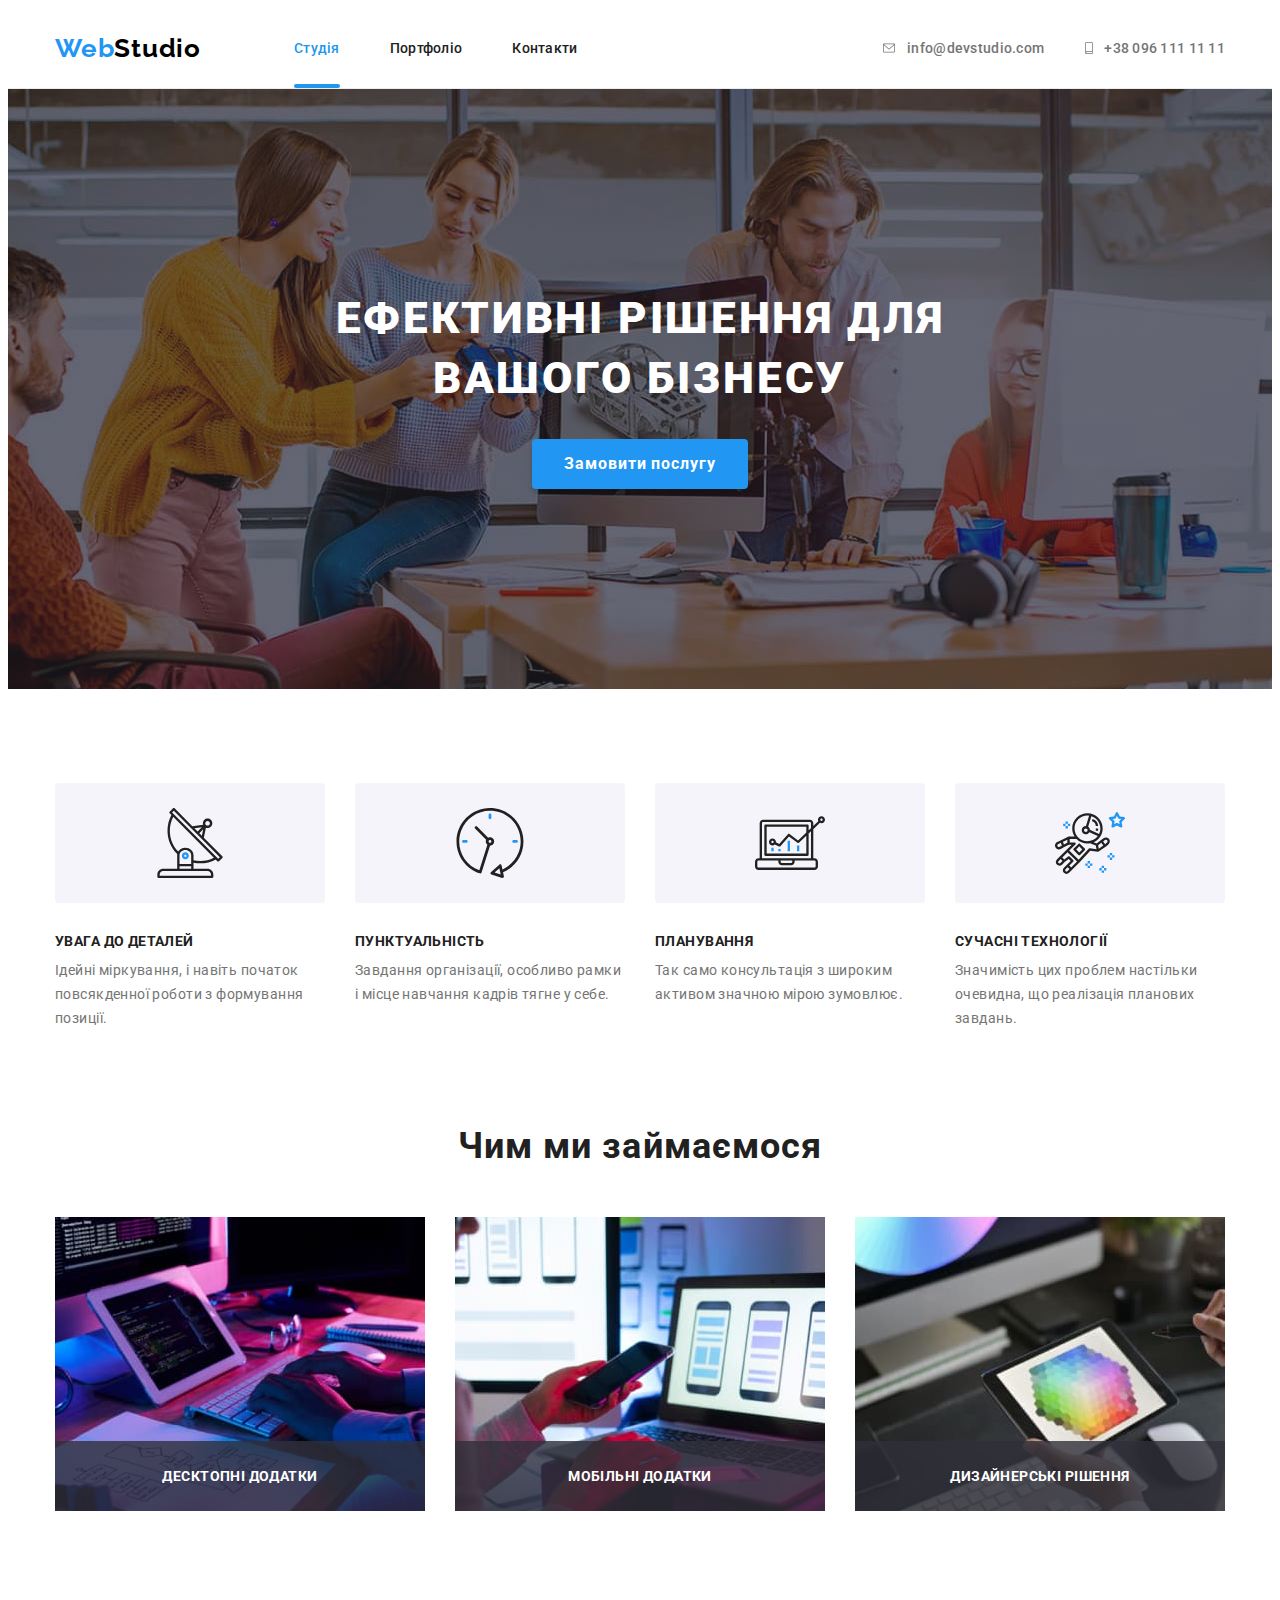
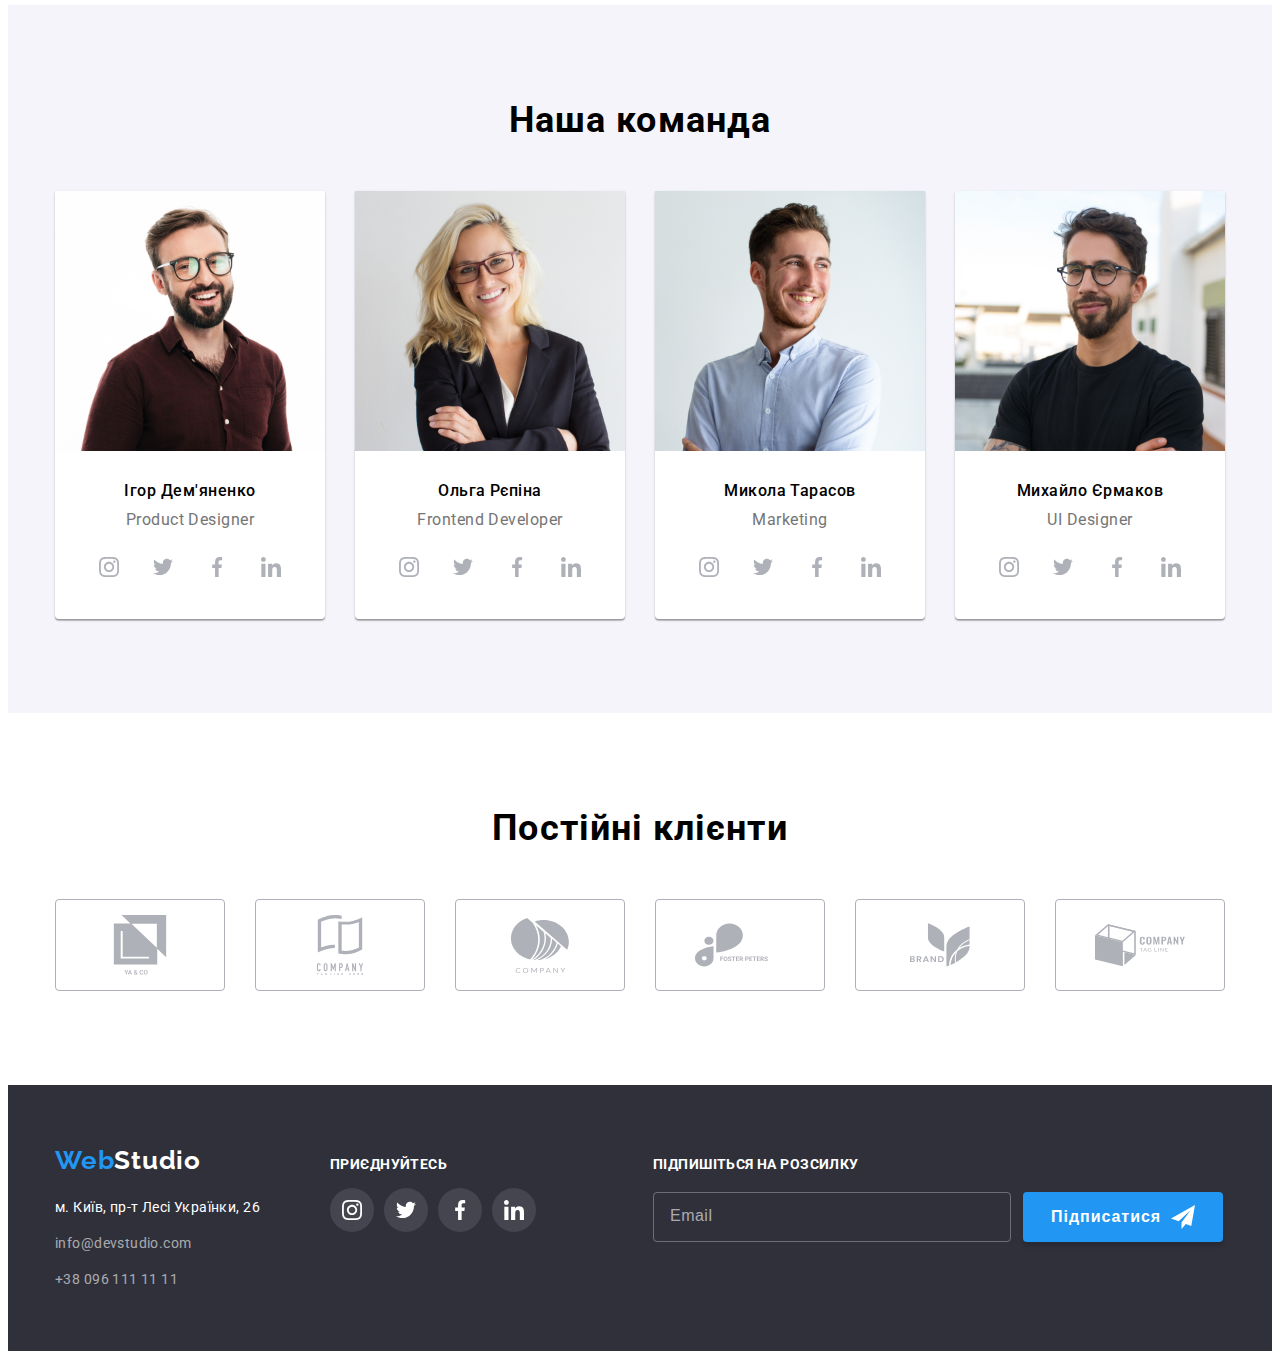
==== index.html @ cd972f79 "Initial commit" ====
<!DOCTYPE html>
<html lang="uk">
  <head>
    <meta charset="UTF-8" />
    <meta name="viewport" content="width=device-width, initial-scale=1.0" />
    <title>Home-3</title>
    <link rel="preconnect" href="https://fonts.googleapis.com" />
    <link rel="preconnect" href="https://fonts.gstatic.com" crossorigin />
    <link
      href="https://fonts.googleapis.com/css2?family=Raleway:wght@700&family=Roboto:wght@400;500;700;900&display=swap"
      rel="stylesheet"
    />
    <link
      rel="stylesheet"
      href="https://cdnjs.cloudflare.com/ajax/libs/modern-normalize/2.0.0/modern-normalize.min.css"
      integrity="sha512-4xo8blKMVCiXpTaLzQSLSw3KFOVPWhm/TRtuPVc4WG6kUgjH6J03IBuG7JZPkcWMxJ5huwaBpOpnwYElP/m6wg=="
      crossorigin="anonymous"
      referrerpolicy="no-referrer"
    />
    <link rel="stylesheet" href="./css/style.css" />
  </head>
  <body>
    <header class="site-header">
      <div class="container header-container">
        <a class="header-logo" href="#"> <span class="web">Web</span>Studio </a>
        <nav class="nav-menu">
          <ul class="header-ul">
            <li><a class="link active" href="#">Студія</a></li>
            <li><a class="link" href="./portfolio.html">Портфоліо</a></li>
            <li><a class="link" href="#">Контакти</a></li>
          </ul>
        </nav>

        <ul class="header-ul-info">
          <li>
            <a class="link" href="mailto:info@devstudio.com">
              <svg class="link-icon">
                <use href="./img/symbol-defs.svg#envelope"></use>
              </svg>

              info@devstudio.com
            </a>
          </li>
          <li>
            <a class="link" href="tel:+380961111111">
              <svg class="link-icon-smartphone">
                <use href="./img/symbol-defs.svg#smartphone"></use>
              </svg>

              +38 096 111 11 11
            </a>
          </li>
        </ul>
      </div>
    </header>
    <!-- -------------------- MAIN ---------------  -->

    <main>
      <section class="banner section">
        <div class="container banner-container">
          <h1 class="banner-titel">Ефективні рішення для вашого бізнесу</h1>
          <button class="banner-btn" type="button" data-modal-open>
            Замовити послугу
          </button>
        </div>
      </section>

      <div class="backdrop is-hidden" data-modal>
        <div class="modal-window">
          
          <form class="modal-window-form" >
            <button type="button" class="button-modal" data-modal-close></button>
            <h2 class="form__title">Залиште свої дані, ми вам передзвонимо</h2>
            <div class="form-groop top">
              <label class="form-label" for="name">Ім'я</label>
              <input
                type="text"
                name="name"
                id="name"
                autofocus
                class="form-input"
              />
              <svg class="form-icon">
                <use href="./img/icons.svg#person-black-18dp-1-1"></use>
              </svg>
            </div>
            <div class="form-groop">
              <label class="form-label" for="tel">Телефон</label>
              <input type="tel" name="tel" id="tel" class="form-input" />
              <svg class="form-icon">
                <use href="./img/icons.svg#phone-black-18dp-1-1"></use>
              </svg>
            </div>
            <div class="form-groop">
              <label class="form-label" for="email">Пошта</label>
              <input type="email" name="email" id="email" class="form-input" />
              <svg class="form-icon">
                <use href="./img/icons.svg#email-black-18dp-1-1"></use>
              </svg>
            </div>
            <div class=" text-area">
              <label class="form-label" for="text-area">Коментар</label>
              <textarea
                class="form-textarea"
                name="text-area"
                id="text-area"
                rows="10"
                placeholder="Введіть текст"
              ></textarea>
            </div>
            <div class="form-groop check">
              <label class="form-label-checkbox">
                <input
                  class="form-checkbox"
                  type="checkbox"
                  value="false"
                  name="topic"
                />
                <svg class="chek-icon">
                  <use href="./img/icons.svg#icon-check-1"></use>
                </svg>
                Погоджуюся з розсилкою та приймаю
                 <a class="agreement" href="#"> Умови договору</a></label
              >
            </div>
            <div class="form-btn-submit">
              <button class="form-button" type="submit">Відправити</button>
            </div>
          </form>
        </div>
      </div>

      <!-- ---------------------- ABOUT -------------------- -->

      <section class="about section">
        <div class="container">
          <ul class="about-info">
            <li class="about-li">
              <div class="box-icon">
                <svg class="about-icon">
                  <use href="./img/symbol-defs.svg#antenna-1"></use>
                </svg>
              </div>

              <h3 class="about-subtitle">УВАГА ДО ДЕТАЛЕЙ</h3>
              <p class="about-paragraph">
                Ідейні міркування, і навіть початок повсякденної роботи з
                формування позиції.
              </p>
            </li>
            <li class="about-li icon-clock">
              <div class="box-icon">
                <svg class="about-icon">
                  <use href="./img/symbol-defs.svg#clock-1"></use>
                </svg>
              </div>
              <h3 class="about-subtitle">ПУНКТУАЛЬНІСТЬ</h3>
              <p class="about-paragraph">
                Завдання організації, особливо рамки і місце навчання кадрів
                тягне у себе.
              </p>
            </li>
            <li class="about-li icon-diagram">
              <div class="box-icon">
                <svg class="about-icon">
                  <use href="./img/symbol-defs.svg#diagram-1"></use>
                </svg>
              </div>
              <h3 class="about-subtitle">ПЛАНУВАННЯ</h3>
              <p class="about-paragraph">
                Так само консультація з широким активом значною мірою зумовлює.
              </p>
            </li>
            <li class="about-li icon-astronaut">
              <div class="box-icon">
                <svg class="about-icon">
                  <use href="./img/symbol-defs.svg#astronaut-1"></use>
                </svg>
              </div>
              <h3 class="about-subtitle">СУЧАСНІ ТЕХНОЛОГІЇ</h3>
              <p class="about-paragraph">
                Значимість цих проблем настільки очевидна, що реалізація
                планових завдань.
              </p>
            </li>
          </ul>
        </div>
      </section>

      <!-- --------------------- OUR WORK -------------------- -->

      <section class="our-work section">
        <div class="container">
          <h2 class="our-work__title">Чим ми займаємося</h2>
          <ul class="our-work-info">
            <li>
              <img
                src="img/img_01.jpg"
                alt="men coding"
                height="294"
                width="370"
              />
              <div class="our-work_rectangle-above-img">
                <h3 class="our-work__title-rectangle">Десктопні додатки</h3>
              </div>
            </li>
            <li>
              <img
                src="img/img_02.jpg"
                alt="mobile development"
                height="294"
                width="370"
              />
              <div class="our-work_rectangle-above-img">
                <h3 class="our-work__title-rectangle">Мобільні додатки</h3>
              </div>
            </li>
            <li>
              <img
                src="img/img_03.jpg"
                alt="tablet with mosaic"
                height="294"
                width="370"
              />
              <div class="our-work_rectangle-above-img">
                <h3 class="our-work__title-rectangle">Дизайнерські рішення</h3>
              </div>
            </li>
          </ul>
        </div>
      </section>

      <!-- ------------------------- OUR TEAM ------------------ -->

      <section class="our-team section">
        <div class="container">
          <h2 class="our-team__title">Наша команда</h2>
          <ul class="our-team-info">
            <li class="card">
              <img
                class="card-img"
                src="./img/Игор.jpg"
                alt="Igor Demyanenko"
                height="260"
                width="270"
              />
              <div class="box-title">
                <h3 class="our-team__subtitle">Ігор Дем'яненко</h3>
                <p class="our-team__paragraph">Product Designer</p>
                <ul class="icon-link">
                  <li>
                    <a href="#" class="web-link">
                      <svg class="button-icon">
                        <use href="./img/symbol-defs.svg#instagram-2"></use>
                      </svg>
                    </a>
                  </li>
                  <li>
                    <a href="#" class="web-link">
                      <svg class="button-icon">
                        <use href="./img/symbol-defs.svg#twitter-1"></use>
                      </svg>
                    </a>
                  </li>
                  <li>
                    <a href="#" class="web-link">
                      <svg class="button-icon">
                        <use href="./img/symbol-defs.svg#facebook-1"></use>
                      </svg>
                    </a>
                  </li>
                  <li>
                    <a href="#" class="web-link">
                      <svg class="button-icon">
                        <use href="./img/symbol-defs.svg#linkedin-1"></use>
                      </svg>
                    </a>
                  </li>
                </ul>
              </div>
            </li>
            <li class="card">
              <img
                class="card-img"
                src="./img/Ольга.jpg"
                alt="Olga Repina"
                height="260"
                width="270"
              />
              <div class="box-title">
                <h3 class="our-team__subtitle">Ольга Рєпіна</h3>
                <p class="our-team__paragraph">Frontend Developer</p>
                <ul class="icon-link">
                  <li>
                    <a href="#" class="web-link">
                      <svg class="button-icon">
                        <use href="./img/symbol-defs.svg#instagram-2"></use>
                      </svg>
                    </a>
                  </li>
                  <li>
                    <a href="#" class="web-link">
                      <svg class="button-icon">
                        <use href="./img/symbol-defs.svg#twitter-1"></use>
                      </svg>
                    </a>
                  </li>
                  <li>
                    <a href="#" class="web-link">
                      <svg class="button-icon">
                        <use href="./img/symbol-defs.svg#facebook-1"></use>
                      </svg>
                    </a>
                  </li>
                  <li>
                    <a href="#" class="web-link">
                      <svg class="button-icon">
                        <use href="./img/symbol-defs.svg#linkedin-1"></use>
                      </svg>
                    </a>
                  </li>
                </ul>
              </div>
            </li>
            <li class="card">
              <img
                class="card-img"
                src="./img/Микола.jpg"
                alt="Micola Tarasov"
                height="260"
                width="270"
              />
              <div class="box-title">
                <h3 class="our-team__subtitle">Микола Тарасов</h3>
                <p class="our-team__paragraph">Marketing</p>
                <ul class="icon-link">
                  <li>
                    <a href="#" class="web-link">
                      <svg class="button-icon">
                        <use href="./img/symbol-defs.svg#instagram-2"></use>
                      </svg>
                    </a>
                  </li>
                  <li>
                    <a href="#" class="web-link">
                      <svg class="button-icon">
                        <use href="./img/symbol-defs.svg#twitter-1"></use>
                      </svg>
                    </a>
                  </li>
                  <li>
                    <a href="#" class="web-link">
                      <svg class="button-icon">
                        <use href="./img/symbol-defs.svg#facebook-1"></use>
                      </svg>
                    </a>
                  </li>
                  <li>
                    <a href="#" class="web-link">
                      <svg class="button-icon">
                        <use href="./img/symbol-defs.svg#linkedin-1"></use>
                      </svg>
                    </a>
                  </li>
                </ul>
              </div>
            </li>
            <li class="card">
              <img
                class="card-img"
                src="./img/Михайло.jpg"
                alt="Mikhailo Yermakov"
                height="260"
                width="270"
              />
              <div class="box-title">
                <h3 class="our-team__subtitle">Михайло Єрмаков</h3>
                <p class="our-team__paragraph">UI Designer</p>
                <ul class="icon-link">
                  <li>
                    <a href="#" class="web-link">
                      <svg class="button-icon">
                        <use href="./img/symbol-defs.svg#instagram-2"></use>
                      </svg>
                    </a>
                  </li>
                  <li>
                    <a href="#" class="web-link">
                      <svg class="button-icon">
                        <use href="./img/symbol-defs.svg#twitter-1"></use>
                      </svg>
                    </a>
                  </li>
                  <li>
                    <a href="#" class="web-link">
                      <svg class="button-icon">
                        <use href="./img/symbol-defs.svg#facebook-1"></use>
                      </svg>
                    </a>
                  </li>
                  <li>
                    <a href="#" class="web-link">
                      <svg class="button-icon">
                        <use href="./img/symbol-defs.svg#linkedin-1"></use>
                      </svg>
                    </a>
                  </li>
                </ul>
              </div>
            </li>
          </ul>
        </div>
      </section>
      <section class="our-clients section">
        <div class="container">
          <h2 class="our-team__title">Постійні клієнти</h2>
          <ul class="our-clients">
            <li>
              <a href="#" class="our-clients-link">
                <svg class="our-clients-icon">
                  <use href="./img/symbol-defs.svg#group-5"></use>
                </svg>
              </a>
            </li>
            <li>
              <a href="#" class="our-clients-link">
                <svg class="our-clients-icon">
                  <use href="./img/symbol-defs.svg#group-4"></use>
                </svg>
              </a>
            </li>
            <li>
              <a href="#" class="our-clients-link">
                <svg class="our-clients-icon">
                  <use href="./img/symbol-defs.svg#group-3"></use>
                </svg>
              </a>
            </li>
            <li>
              <a href="#" class="our-clients-link">
                <svg class="our-clients-icon m-icon">
                  <use href="./img/symbol-defs.svg#group-2"></use>
                </svg>
              </a>
            </li>
            <li>
              <a href="#" class="our-clients-link">
                <svg class="our-clients-icon">
                  <use href="./img/symbol-defs.svg#group-1"></use>
                </svg>
              </a>
            </li>
            <li>
              <a href="#" class="our-clients-link mi">
                <svg class="our-clients-icon m-icon">
                  <use href="./img/symbol-defs.svg#group"></use>
                </svg>
              </a>
            </li>
          </ul>
        </div>
      </section>
    </main>

    <!-- ------------------ FOOTER --------------------------  -->

    <footer class="site-footer">
      <div class="container box-footer">
        <div class="footer-addres">
          <a class="footer-logo" href="#"><span class="web">Web</span>Studio</a>
          <address>
            <p class="address">м. Київ, пр-т Лесі Українки, 26</p>
            <ul class="footer-info">
              <li>
                <a class="footer-link" href="mailto:info@devstudio.com"
                  >info@devstudio.com</a
                >
              </li>
              <li>
                <a class="footer-link" href="tel:+380961111111"
                  >+38 096 111 11 11</a
                >
              </li>
            </ul>
          </address>
        </div>
        <div class="icon-link-footer">
          <h3 class="footer-title">приєднуйтесь</h3>
          <ul class="icon-link-footer-ul">
            <li>
              <a href="#" class="web-link-footer">
                <svg class="button-icon-footer">
                  <use href="./img/symbol-defs.svg#instagram-2"></use>
                </svg>
              </a>
            </li>
            <li>
              <a href="#" class="web-link-footer">
                <svg class="button-icon-footer">
                  <use href="./img/symbol-defs.svg#twitter-1"></use>
                </svg>
              </a>
            </li>
            <li>
              <a href="#" class="web-link-footer">
                <svg class="button-icon-footer">
                  <use href="./img/symbol-defs.svg#facebook-1"></use>
                </svg>
              </a>
            </li>
            <li>
              <a href="#" class="web-link-footer">
                <svg class="button-icon-footer">
                  <use href="./img/symbol-defs.svg#linkedin-1"></use>
                </svg>
              </a>
            </li>
          </ul>
        </div>
        <div class="form-in-footer">
          <form class="footer-form">
            <label class="email-footer" for="email-footer" >Підпишіться на розсилку
              <input
              class="footer-input"
              type="email"
              placeholder="Email"
              name="email"
            /></label>
            <button type="submit" class="footer-button-submit">
              Підписатися
              <svg class="form-footer-icon">
                <use href="./img/icons.svg#icon-send-1"></use>
              </svg>
            </button>
          </form>
        </div>
      </div>
    </footer>
    <script src="./js/modal.js"></script>
  </body>
</html>
---- css/style.css ----
:root {
  --primary-text-color: #757575;
  --title-text-color: #212121;
  --primary-link-color: #2196f3;
  --primary-white-color: #ffffff;
  --footer-link-color: rgba(255, 255, 255, 0.6);
  --text-logo-accent: #000000;
  --bg-our-team: #f5f4fa;
  --footer-bcg-color: #2f303a;
  --card-portfolio: #eee;
  --header-line: #ececec;
  --icon: #afb1b8;
  --footer-icon: rgba(255, 255, 255, 0.1);
  --label-color: #757575;
}

* {
  box-sizing: border-box;
}

body {
  font-family: 'Roboto', sans-serif;
  color: var(--background-color);
}

/* ------ Auxiliaey Classes -------------- */
.container {
  width: 1200px;
  padding: 0 15px;
  margin: 0 auto;
}

/* --------- new fix ---------- */
.header-container {
  display: flex;
  align-items: center;
}

.banner-container {
  display: flex;
  flex-direction: column;
  justify-content: center;
  align-items: center;
}

.about-container {
  display: flex;
  justify-content: center;
}

.our-work-container {
  display: flex;
  align-items: center;
  justify-content: center;
  flex-direction: column;
}

.our-team-container {
  display: flex;
  flex-direction: column;
  align-items: center;
}

.section {
  padding: 94px 0 94px 0;
}

a {
  color: currentColor;
  text-decoration: none;
  margin: 0;
  padding: 0;
  border: 0;
}

li {
  list-style: none;
}

li:last-child {
  padding-right: 0;
}

img {
  display: block;
}

h1,
h2,
h3,
h4,
h5,
h6,
ul,
p,
li {
  margin: 0;
  padding: 0;
  border: 0;
}

/* ------------- Header ------------- */
.site-header {
  background-color: var(--primary-white-color);
  /* ------------ LAYOUT  IN CLASS---------------  */

  border-bottom: 1px solid var(--header-line);
}

.header-logo {
  font-family: 'Raleway';
  font-size: 26px;
  font-weight: 700;
  text-decoration: none;
  color: var(--text-logo-accent);
  letter-spacing: 0.78px;
  /* ------------ LAYOUT IN CLASS ---------------  */
  margin-right: 93px;
}

.web {
  color: var(--primary-link-color);
  letter-spacing: 0.78px;
}

/* ------ Header Nav ----- */

.nav-menu {
  font-size: 14px;
  font-weight: 500;
  letter-spacing: 0.28px;
}
/* --------- UL li ------------- */
.header-ul,
.header-ul-info {
  display: flex;
}

.header-ul-info {
  margin-left: auto;
}

.header-ul li {
  margin-right: 50px;
}

.header-ul li:last-child,
.header-ul-info li:last-child {
  margin-right: 0px;
}

.header-ul-info li {
  margin-right: 40px;
}

.header-ul-info > link::before {
  content: ' ';
  background-image: url();
}

.nav-menu .link {
  color: var(--title-text-color);
}

.link {
  color: var(--primary-text-color);
  font-weight: 500;
  font-size: 14px;
  letter-spacing: 0.28px;
  padding: 32px 0;
  display: flex;
  align-items: center;
  position: relative;
  transition: color 250ms cubic-bezier(0.4, 0, 0.2, 1);
}

.link-icon {
  width: 16px;
  height: 12px;
  margin-right: 10px;
  fill: currentColor;
}

.link-icon-smartphone {
  width: 10px;
  height: 16px;
  margin-right: 10px;
  fill: currentColor;
  scale: 1.2;
}

.link.active {
  color: var(--primary-link-color);
}

.active::after {
  position: absolute;
  bottom: 0;
  left: 0;
  content: '';
  width: 100%;
  height: 4px;
  background-color: var(--primary-link-color);
  border-radius: 2px;
}

.link:hover,
.link:focus,
.link:active {
  color: var(--primary-link-color);
}

.nav-menu a {
  text-decoration: none;
}

/* -------- Main --------- --------------------------------------------*/
/* ------ Portfolio -------------------------------------------------- */

.portfolio {
  padding: 94px 0;
}

.card-info {
  display: flex;
  flex-wrap: wrap;
}

.card-portfolio {
  margin-right: 30px;
  margin-bottom: 30px;
  width: 370px;
}

.card-link:hover,
.card-link:focus {
  box-shadow: 1px 4px 6px 0px rgba(0, 0, 0, 0.16),
    0px 4px 4px 0px rgba(0, 0, 0, 0.06), 0px 1px 1px 0px rgba(0, 0, 0, 0.12);
}

.card-link {
  display: block;
  position: relative;
  transition: box-shadow 250ms cubic-bezier(0.4, 0, 0.2, 1);
}

.card-portfolio:nth-of-type(3n) {
  margin-right: 0;
}

.card-portfolio:nth-of-type(3n + 1) {
  margin-left: 0;
}

.card-portfolio:nth-last-of-type(-n + 3) {
  margin-bottom: 0;
}

.card-box {
  padding: 20px 24px;
  border: 1px solid var(--card-portfolio);
  border-top: none;
}

.card-portfolio__subitle {
  color: var(--text-logo-accent);
  font-size: 18px;
  font-weight: 700;
  line-height: 2;
  letter-spacing: 1.08px;
  margin-bottom: 4px;
}

.card-portfolio__paragraph {
  color: var(--primary-text-color);
  font-size: 16px;
  line-height: 1.875;
  letter-spacing: 0.48px;
}

.visibel {
  position: relative;
  overflow: hidden;
}

.visibel::before {
  display: inline-block;
  content: '';
  position: absolute;
  width: 100%;
  height: 100%;
  background: rgba(33, 150, 243, 0.9);
  opacity: 0;
  transform: translateY(100%);
  transition: transform 250ms cubic-bezier(0.4, 0, 0.2, 1);
}

.card-link:hover .visibel::before,
.card-link:focus .visibel::before,
.card-link:hover .visible-item,
.card-link:focus .visible-item {
  opacity: 1;
  transform: translateY(0);
}

.visible-item {
  position: absolute;
  bottom: 63px;
  left: 24px;
  right: 24px;
  color: var(--primary-white-color);
  font-size: 18px;
  font-weight: 400;
  line-height: 1.555;
  letter-spacing: 0.54px;
  opacity: 0;
  transform: translateY(100%);
  transition: transform 250ms cubic-bezier(0.4, 0, 0.2, 1);
}

/* ------section filter ----- */

.btn {
  display: flex;
  justify-content: center;
  margin-bottom: 50px;
}

.btn li {
  margin-right: 8px;
}

.btn li:last-child {
  margin-right: 0;
}

.filter-btn {
  border-radius: 4px;
  background-color: var(--bg-our-team);
  font-family: 'Roboto';
  font-size: 16px;
  font-weight: 500;
  line-height: 1.625;
  letter-spacing: 0.48px;
  color: var(--title-text-color);
  border: none;
  cursor: pointer;
  padding: 6px 20px;
  transition: background-color 250ms cubic-bezier(0.4, 0, 0.2, 1),
    box-shadow 250ms cubic-bezier(0.4, 0, 0.2, 1),
    color 250ms cubic-bezier(0.4, 0, 0.2, 1);
}

.filter-btn:active,
.filter-btn:hover,
.filter-btn:focus {
  background: var(--primary-link-color);
  color: var(--primary-white-color);
  box-shadow: 0px 2px 2px 0px rgba(0, 0, 0, 0.12);
}

/* ------------ Studio -------------------- */
/* -------------- section banner -------- */

.banner {
  background-image: linear-gradient(
      to right,
      rgba(47, 48, 58, 0.4),
      rgba(47, 48, 58, 0.4)
    ),
    url(../img/bg_img.jpg);
  background-size: cover;
  background-position: center;
  /* ------------ LAYOUT IN CLASS ---------------  */
  max-width: 1600px;
  height: 600px;
  padding: 200px 0;
  text-align: center;
  margin: 0 auto;
}

.banner-titel {
  font-size: 44px;
  font-weight: 900;
  color: var(--primary-white-color);
  text-transform: uppercase;
  line-height: 1.36;
  letter-spacing: 2.64px;
  width: 696px;
  margin: 0 auto 30px auto;
}

.banner-btn {
  border-radius: 4px;
  background: var(--primary-link-color);
  box-shadow: 0px 4px 4px 0px rgba(0, 0, 0, 0.15);
  font-family: 'Roboto';
  font-style: normal;
  font-size: 16px;
  font-weight: 700;
  line-height: 1.875;
  letter-spacing: 0.96px;
  color: var(--primary-white-color);
  border: none;
  cursor: pointer;
  padding: 10px 32px 10px 32px;
}

/* ------------ modal-window --------- */

.backdrop.is-hidden {
  opacity: 0;
  pointer-events: none;
  visibility: hidden;
}

.backdrop {
  position: fixed;
  top: 0;
  left: 0;
  width: 100%;
  height: 100%;
  background: rgba(0, 0, 0, 0.2);
  opacity: 1;
  transition: opacity 250ms cubic-bezier(0.4, 0, 0.2, 1),
    visibility 250ms cubic-bezier(0.4, 0, 0.2, 1);
  z-index: 1;
}

.backdrop.is-hidden .modal-window {
  transform: translate(-50%, -50%) scale(0.7);
}

.modal-window {
  position: absolute;
  top: 50%;
  left: 50%;
  width: 528px;
  border-radius: 4px;
  background: #fff;
  box-shadow: 0px 2px 1px 0px rgba(0, 0, 0, 0.2),
    0px 1px 1px 0px rgba(0, 0, 0, 0.14), 0px 1px 3px 0px rgba(0, 0, 0, 0.12);
  transform: translate(-50%, -50%) scale(1);
  transition: transform 250ms cubic-bezier(0.4, 0, 0.2, 1);
}

.modal-icon {
  width: 18px;
  height: 18px;
  fill: currentColor;
}

.button-modal {
  position: absolute;
  top: 8px;
  left: 485px;
  width: 30px;
  height: 30px;
  border-radius: 50%;
  border-color: #0000001a;
  background-color: white;
  cursor: pointer;
}

.button-modal:hover::before,
.button-modal:focus::before,
.button-modal:hover::after,
.button-modal:focus::after {
  border: 1px solid var(--primary-link-color);
}

.button-modal::before {
  content: '';
  display: inline-block;

  height: 16px;
  border: 1px solid black;
  transform: rotate(45deg);
  position: absolute;
  top: 17%;
  left: 45%;
  transition: border 250ms cubic-bezier(0.4, 0, 0.2, 1);
}

.button-modal::after {
  content: '';
  position: absolute;
  display: inline-block;
  border: 1px solid black;
  height: 16px;
  transform: rotate(-45deg);
  top: 17%;
  left: 45%;
  transition: border 250ms cubic-bezier(0.4, 0, 0.2, 1);
}

/* ------------------ FORM --------------------------- */
.modal-window-form {
  padding: 40px 40px;
}

.form-input {
  margin-top: 4px;
  padding: 9.5px 38px;
  width: 100%;
  border-radius: 4px;
  border: 1px solid rgba(33, 33, 33, 0.2);
  transition: outline 250ms cubic-bezier(0.4, 0, 0.2, 1),
    border 250ms cubic-bezier(0.4, 0, 0.2, 1);
}

.modal-window-form textarea::placeholder {
  color: rgba(117, 117, 117, 0.5);
  font-size: 12px;
  font-weight: 400;
  letter-spacing: 0.12px;
}

.form-input:focus {
  outline: 1px solid var(--primary-link-color);
}

.form-input:focus ~ .form-icon {
  fill: #2196f3;
}

.form__title {
  margin-bottom: 12px;
  color: var(--text-logo-accent);
  text-align: center;
  font-size: 20px;
  font-weight: 700;
  letter-spacing: 0.6px;
}

.form-groop {
  margin-bottom: 10px;
  position: relative;
  max-height: 58px;
}

.form-btn-submit {
  text-align: center;
}

.form-label {
  color: #757575;
  font-size: 12px;
  font-weight: 400;
  letter-spacing: 0.12px;
  margin-bottom: 4px;
}

.form-label-checkbox {
  color: #757575;
  font-size: 14px;
  font-weight: 400;
  line-height: 1.171;
  letter-spacing: 0.42px;
  display: flex;
  justify-content: center;
  align-items: center;
}

.text-area {
  margin-bottom: 20px;
  max-height: 138px;
}

.check {
  margin-bottom: 30px;
}

.form-textarea {
  margin-top: 4px;
  width: 448px;
  height: 120px;
  border-radius: 4px;
  border: 1px solid rgba(33, 33, 33, 0.2);
  resize: none;
  padding: 12px 16px;
}

.form-textarea:focus {
  outline: 1px solid var(--primary-link-color);
}

.form-button {
  width: 200px;
  height: 50px;
  padding: 10px 52px;
  border-radius: 4px;
  border: none;
  background: var(--primary-link-color);
  box-shadow: 0px 4px 4px 0px rgba(0, 0, 0, 0.15);
  color: #fff;
  text-align: center;
  font-size: 16px;
  font-weight: 700;
  line-height: 1.875;
  letter-spacing: 0.96px;
  cursor: pointer;
  transition: background-color 250ms cubic-bezier(0.4, 0, 0.2, 1);
}

.form-button:focus,
.form-button:hover {
  background-color: rgba(24, 140, 232, 1);
}

.agreement {
  color: var(--primary-link-color);
  font-size: 14px;
  font-weight: 400;
  line-height: 24px;
  letter-spacing: 0.42px;
  text-decoration-line: underline;
  margin-left: 4px;
}

.form-icon {
  position: absolute;
  left: 20px;
  top: 43px;
  transform: translate(-50%, -50%);
  display: inline-block;
  width: 18px;
  height: 18px;
}

.form-checkbox {
  --webkit-appearance: none;
  --moz-appearance: none;
  appearance: none;
}

.form-checkbox:focus + .chek-icon {
  border: 2px solid var(--primary-link-color);
}

.form-checkbox:checked + .chek-icon {
  fill: var(--primary-link-color);
  border: none;
}

.chek-icon {
  width: 16px;
  height: 15px;
  fill: var(--primary-white-color);
  stroke: var(--primary-white-color);
  border-radius: 4px;
  border: 2px solid rgba(33, 33, 33, 1);
  margin-right: 7px;
  transition: border 250ms cubic-bezier(0.4, 0, 0.2, 1),
    fill 250ms cubic-bezier(0.4, 0, 0.2, 1);
}

/* --------- section about ------- */

.about {
  background-color: var(--primary-white-color);
  padding-bottom: 0;
}

.about-info {
  display: flex;
}

.about-info li {
  margin-right: 30px;
}

.about-li {
  width: 270px;
}

.box-icon {
  height: 120px;
  display: flex;
  justify-content: center;
  align-items: center;
  margin-bottom: 30px;
  background-color: var(--bg-our-team);
  border-radius: 4px;
}

.about-icon {
  width: 70px;
  height: 70px;
}

.about-info li:last-child {
  margin-right: 0;
}

.about-subtitle {
  color: var(--title-text-color);
  font-size: 14px;
  font-weight: 700;
  letter-spacing: 0.42px;
  text-transform: uppercase;
  margin-bottom: 10px;
}

.about-paragraph {
  color: var(--primary-text-color);
  font-size: 14px;
  line-height: 1.71;
  letter-spacing: 0.42px;
}

/* ------------our-work -----------  */

.our-work-info {
  display: flex;
}

.our-work-info li {
  margin-right: 30px;
  position: relative;
}

.our-work-info li:last-child {
  margin-right: 0px;
}

.our-work__title {
  color: var(--title-text-color);
  font-size: 36px;
  font-weight: 700;
  letter-spacing: 1.08px;
  margin-bottom: 50px;
  text-align: center;
}

.our-work_rectangle-above-img {
  background: rgba(47, 48, 58, 0.8);
  height: 70px;
  position: absolute;
  width: 100%;
  bottom: 0;
}

.our-work__title-rectangle {
  color: var(--primary-white-color);
  text-align: center;
  font-size: 14px;
  font-weight: 700;
  letter-spacing: 0.42px;
  text-transform: uppercase;
  margin-top: 27px;
}
/* ----------- our team ----------- */

.our-team {
  background: var(--bg-our-team);
}

.our-team-info {
  display: flex;
}

.our-team__title {
  font-size: 36px;
  font-weight: 700;
  letter-spacing: 1.08px;
  margin-bottom: 50px;
  text-align: center;
}

.our-team-info > .card {
  margin-right: 30px;
}

.our-team-info li:last-child {
  margin-right: 0px;
}

.our-team__subtitle {
  font-size: 16px;
  font-weight: 500;
  letter-spacing: 0.48px;
  margin-bottom: 10px;
}

.our-team__paragraph {
  font-size: 16px;
  letter-spacing: 0.48px;
  color: var(--primary-text-color);
}

.card {
  background: var(--primary-white-color);
  box-shadow: 0px 2px 1px 0px rgba(0, 0, 0, 0.2),
    0px 1px 1px 0px rgba(0, 0, 0, 0.14), 0px 1px 3px 0px rgba(0, 0, 0, 0.12);
  width: 270px;

  border-radius: 0px 0px 4px 4px;
  text-align: center;
}

.icon-link {
  display: flex;
  justify-content: center;
  align-items: center;
  margin-top: 16px;
}

.icon-link > li {
  margin-right: 10px;
  width: 44px;
  height: 44px;
  border-radius: 50%;
  display: flex;
  align-items: center;
  justify-content: center;
}

.icon-link li:last-child {
  margin-right: 0px;
}

.web-link {
  display: flex;
  justify-content: center;
  align-items: center;
  width: 100%;
  height: 100%;
  border-radius: 50%;
  color: var(--icon);
  transition: background-color 250ms cubic-bezier(0.4, 0, 0.2, 1),
    color 250ms cubic-bezier(0.4, 0, 0.2, 1);
}

.web-link:hover,
.web-link:focus {
  background-color: var(--primary-link-color);
}

.web-link:hover > .button-icon,
.web-link:focus > .button-icon {
  fill: #ffffff;
}

.button-icon {
  width: 20px;
  height: 20px;
  fill: currentColor;
  transition: fill 250ms cubic-bezier(0.4, 0, 0.2, 1);
}

.box-title {
  padding: 30px 0px 30px 0px;
}

/* --------------- our clients -------------  */

.our-clients {
  display: flex;
}

.our-clients > li {
  width: 170px;
  height: 92px;
  margin-right: 30px;
}

.our-clients li:last-child {
  margin-right: 0px;
}

.our-clients-link:hover,
.our-clients-link:focus {
  border-color: var(--primary-link-color);
}

.our-clients-link {
  display: flex;
  width: 100%;
  height: 100%;
  justify-content: center;
  align-items: center;
  border-radius: 4px;
  border: 1px solid var(--icon);
  transition: border 250ms cubic-bezier(0.4, 0, 0.2, 1);
}

.our-clients-link:hover > .our-clients-icon,
.our-clients-link:focus > .our-clients-icon {
  fill: var(--primary-link-color);
}

.our-clients-icon {
  width: 106px;
  height: 60px;
  fill: var(--icon);
  transition: fill 250ms cubic-bezier(0.4, 0, 0.2, 1);
}

.m-icon {
  scale: 1.5;
}

/* ------------ footer ------------- */

.site-footer {
  background: var(--footer-bcg-color);
  padding: 60px 0;
}

.footer-logo {
  font-family: 'Raleway';
  font-size: 26px;
  font-weight: 700;
  text-decoration: none;
  color: var(--text-logo-accent);
  letter-spacing: 0.78px;
  color: var(--primary-white-color);
  margin-bottom: 20px;
  display: block;
}

.address {
  color: var(--primary-white-color);
  font-size: 14px;
  line-height: 1.71429;
  font-family: 'Roboto';
  letter-spacing: 0.42px;
  font-style: normal;
  margin-bottom: 12px;
}

.footer-link {
  color: var(--footer-link-color);
  font-size: 14px;
  line-height: 1.71429;
  letter-spacing: 0.42px;
  font-family: 'Roboto';
  font-style: normal;
  transition: color 250ms cubic-bezier(0.4, 0, 0.2, 1);
}

.footer-addres {
  margin-right: 70px;
}

.footer-info li {
  margin-bottom: 12px;
}

.footer-info li:last-child {
  margin-bottom: 0px;
}

.footer-link:hover,
.footer-link:focus {
  color: var(--primary-link-color);
}

.icon-link-footer {
  width: 206px;
}

.footer-title {
  color: var(--primary-white-color);
  font-size: 14px;
  font-weight: 700;
  letter-spacing: 0.42px;
  text-transform: uppercase;
}

.box-footer {
  display: flex;
  align-items: baseline;
}

.icon-link-footer-ul {
  display: flex;
  margin-top: 16px;
}

.icon-link-footer-ul > li {
  margin-right: 10px;
  width: 44px;
  height: 44px;
  border-radius: 50%;
  display: flex;
  align-items: center;
  justify-content: center;
}

.icon-link-footer-ul li:last-child {
  margin-right: 0px;
}

.web-link-footer {
  display: flex;
  justify-content: center;
  align-items: center;
  width: 100%;
  height: 100%;
  border-radius: 50%;
  color: var(--icon);
  background-color: var(--footer-icon);
  transition: background-color 250ms cubic-bezier(0.4, 0, 0.2, 1);
}

.web-link-footer:hover,
.web-link-footer:focus {
  background-color: var(--primary-link-color);
}

.button-icon-footer {
  width: 20px;
  height: 20px;
  fill: var(--primary-white-color);
}

/* ----------- footer-form ----------------- */

.footer-button-submit {
  width: 200px;
  height: 50px;
  padding: 10px 62px 10px 28px;
  border-radius: 4px;
  border: none;
  background: var(--primary-link-color);
  box-shadow: 0px 4px 4px 0px rgba(0, 0, 0, 0.15);
  color: #fff;
  text-align: center;
  font-size: 16px;
  font-weight: 700;
  line-height: 1.875;
  letter-spacing: 0.96px;
  cursor: pointer;
  position: relative;
  margin-left: 12px;
}

.form-in-footer {
  margin-left: 117px;
}

.footer-form {
  width: 570px;
  display: flex;
  align-items: end;
}

.footer-input {
  padding: 15px 16px;
  margin-top: 20px;
  width: 358px;
  color: var(--primary-white-color);
  height: 50px;
  background-color: inherit;
  border-radius: 4px;
  border: 1px solid rgba(255, 255, 255, 0.3);
  transition: outline 250ms cubic-bezier(0.4, 0, 0.2, 1),
    border 250ms cubic-bezier(0.4, 0, 0.2, 1);
}

.footer-input::placeholder {
  color: rgba(255, 255, 255, 0.6);
  font-size: 16px;
  font-weight: 400;
  line-height: 1.25;
  letter-spacing: 0.48px;
}

.footer-input:focus {
  border: 1px solid var(--primary-link-color);
}

.email-footer {
  color: var(--primary-white-color);
  font-size: 14px;
  font-weight: 700;
  letter-spacing: 0.42px;
  text-transform: uppercase;
}

.form-footer-icon {
  position: absolute;
  top: 13px;
  right: 28px;
  width: 24px;
  height: 24px;
}
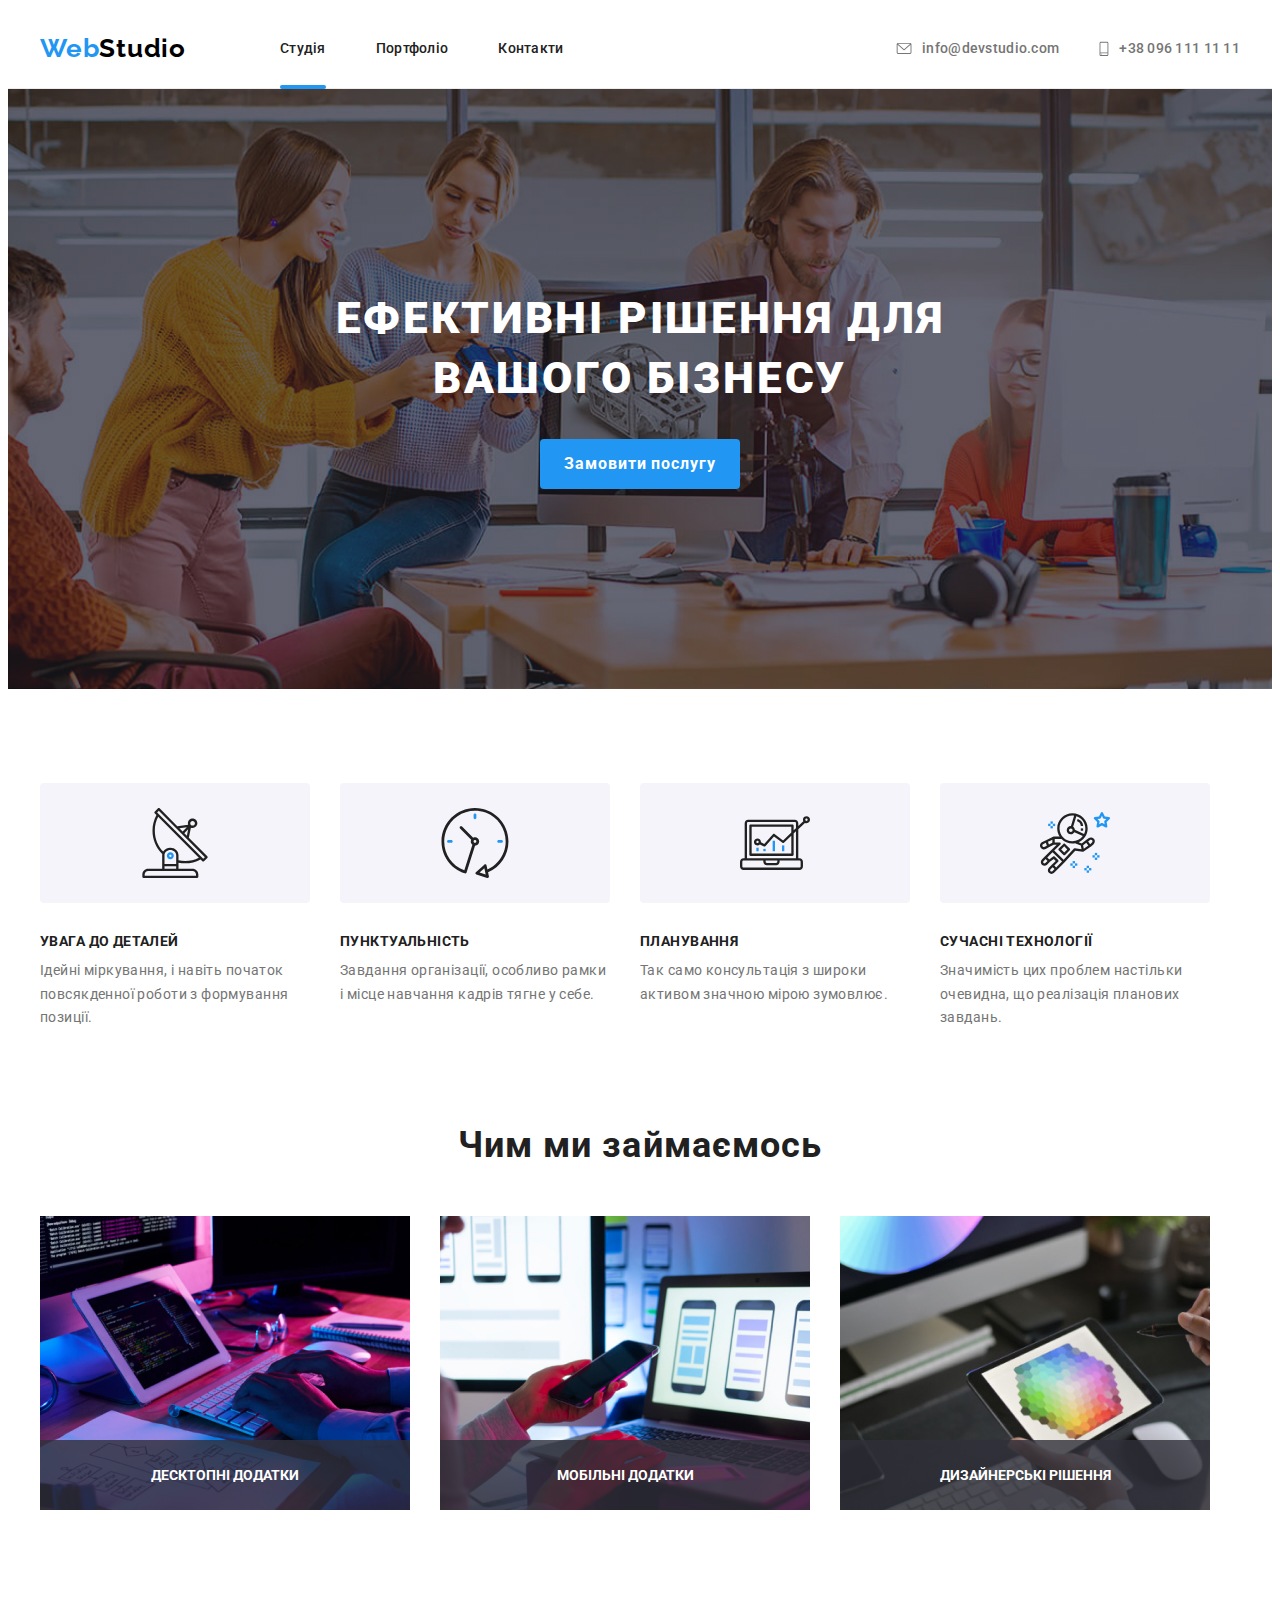
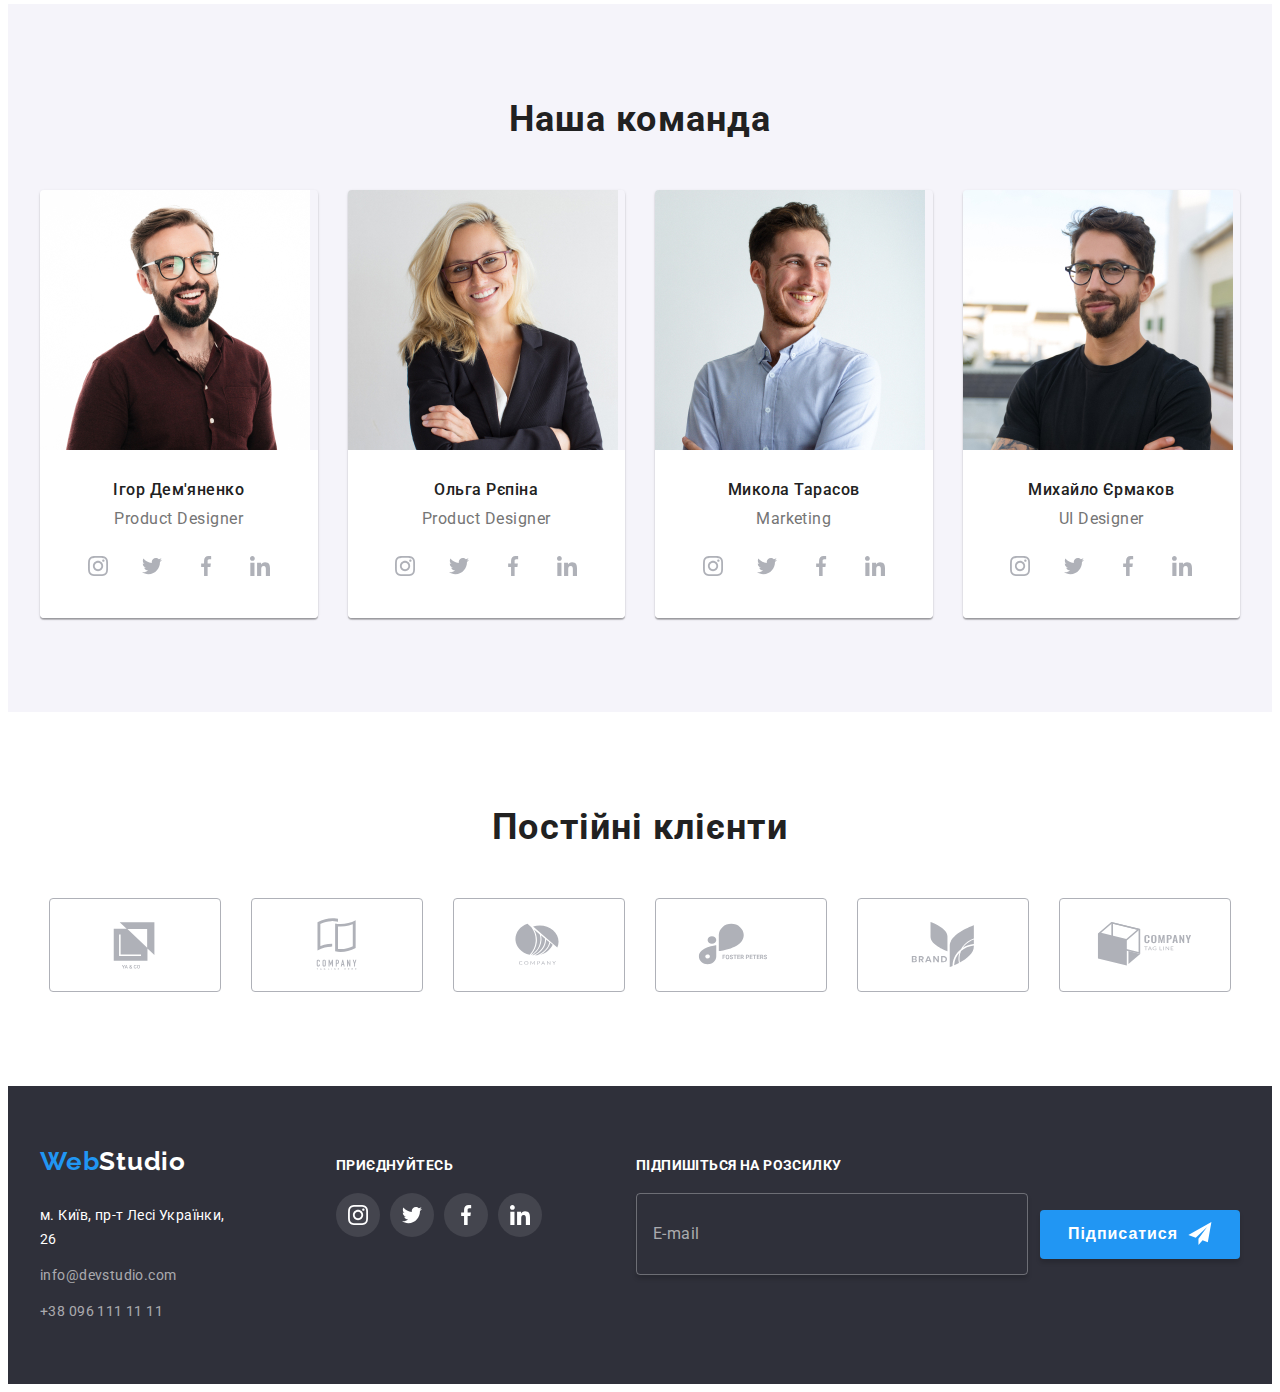
==== commit cb56e464: "rebild project" ====
--- a/index.html
+++ b/index.html
@@ -1,541 +1,506 @@
 <!DOCTYPE html>
 <html lang="uk">
-  <head>
-    <meta charset="UTF-8" />
-    <meta name="viewport" content="width=device-width, initial-scale=1.0" />
-    <title>Home-3</title>
-    <link rel="preconnect" href="https://fonts.googleapis.com" />
-    <link rel="preconnect" href="https://fonts.gstatic.com" crossorigin />
+
+<head>
+    <meta charset="UTF-8">
+    <meta name="viewport" content="width=device-width, initial-scale=1.0">
+    <title>WebStudio</title>
+    <link rel="preconnect" href="https://fonts.googleapis.com">
+    <link rel="preconnect" href="https://fonts.gstatic.com" crossorigin>
     <link
-      href="https://fonts.googleapis.com/css2?family=Raleway:wght@700&family=Roboto:wght@400;500;700;900&display=swap"
-      rel="stylesheet"
-    />
-    <link
-      rel="stylesheet"
-      href="https://cdnjs.cloudflare.com/ajax/libs/modern-normalize/2.0.0/modern-normalize.min.css"
-      integrity="sha512-4xo8blKMVCiXpTaLzQSLSw3KFOVPWhm/TRtuPVc4WG6kUgjH6J03IBuG7JZPkcWMxJ5huwaBpOpnwYElP/m6wg=="
-      crossorigin="anonymous"
-      referrerpolicy="no-referrer"
-    />
-    <link rel="stylesheet" href="./css/style.css" />
-  </head>
-  <body>
-    <header class="site-header">
-      <div class="container header-container">
-        <a class="header-logo" href="#"> <span class="web">Web</span>Studio </a>
-        <nav class="nav-menu">
-          <ul class="header-ul">
-            <li><a class="link active" href="#">Студія</a></li>
-            <li><a class="link" href="./portfolio.html">Портфоліо</a></li>
-            <li><a class="link" href="#">Контакти</a></li>
-          </ul>
-        </nav>
-
-        <ul class="header-ul-info">
-          <li>
-            <a class="link" href="mailto:info@devstudio.com">
-              <svg class="link-icon">
-                <use href="./img/symbol-defs.svg#envelope"></use>
-              </svg>
-
-              info@devstudio.com
-            </a>
-          </li>
-          <li>
-            <a class="link" href="tel:+380961111111">
-              <svg class="link-icon-smartphone">
-                <use href="./img/symbol-defs.svg#smartphone"></use>
-              </svg>
-
-              +38 096 111 11 11
-            </a>
-          </li>
-        </ul>
-      </div>
+        href="https://fonts.googleapis.com/css2?family=Raleway:wght@700&family=Roboto:wght@400;500;700;900&display=swap"
+        rel="stylesheet">
+    <link rel="stylesheet" href="https://cdnjs.cloudflare.com/ajax/libs/modern-normalize/2.0.0/modern-normalize.min.css"
+        integrity="sha512-4xo8blKMVCiXpTaLzQSLSw3KFOVPWhm/TRtuPVc4WG6kUgjH6J03IBuG7JZPkcWMxJ5huwaBpOpnwYElP/m6wg=="
+        crossorigin="anonymous" referrerpolicy="no-referrer" />
+    <link rel="stylesheet" href="./css/main.min.css" />
+</head>
+
+<body>
+
+
+
+    <!-- Header -->
+    <header class="header">
+        <div class="container navigatoin">
+            <nav class="nav">
+                <a href="index.html" rel="_self" class="link logo">Web<span class="logo__black">Studio</span></a>
+                <ul class="list nav-list">
+                    <li class="nav__item"> <a href="index.html" class="nav-list__link link current">Студія</a> </li>
+                    <li class="nav__item"> <a href="portfolio.html" rel="_self"
+                            class="nav-list__link link">Портфоліо</a> </li>
+                    <li class="nav__item"> <a href="" class="nav-list__link link">Контакти</a> </li>
+                </ul>
+            </nav>
+            <ul class="contact-list list">
+                <li class="contact__mail">
+                    <a href=" mailto:info@devstudio.com" class="contact link">
+                        <svg class="contact__icon" width="16" height="12">
+                            <use href="./images/sprite.svg#icon-mail"></use>
+                        </svg>
+                        info@devstudio.com</a>
+                </li>
+                <li class="contact__tel">
+                    <a href="tel:+380961111111" class="contact link">
+                        <svg class="contact__icon" width="10" height="15">
+                            <use href="./images/sprite.svg#icon-phone"></use>
+                        </svg>
+                        +38 096 111 11 11</a>
+                </li>
+            </ul>
+        </div>
     </header>
-    <!-- -------------------- MAIN ---------------  -->
-
     <main>
-      <section class="banner section">
-        <div class="container banner-container">
-          <h1 class="banner-titel">Ефективні рішення для вашого бізнесу</h1>
-          <button class="banner-btn" type="button" data-modal-open>
-            Замовити послугу
-          </button>
+
+        <!-- Hero -->
+        <section class="hero">
+            <div class="container">
+                <h1 class="main-tilte">Ефективні рішення для вашого бізнесу</h1>
+                <div class="main-btn">
+                    <button type="button" class="hero__btn" data-modal-open>Замовити послугу</button>
+                    <div class="backdrop is-hidden" data-modal>
+                        <div class="modal">
+                            <button type="button" class="modal__close-btn" data-modal-close>
+                                <svg class="close-btn__svg" width="18" height="18">
+                                    <use href="./images/sprite.svg#icon-close-btn"></use>
+                                </svg>
+                            </button>
+                            <div class="modal__fill">
+                                <p class="modal__text">Залиште свої дані, ми вам передзвонимо</p>
+                                <form name="modal-form">
+                                    <label class="modal__label" for="user_name">
+                                        <span class="label">Ім'я</span>
+                                        <input class="modal__input" type="text" name="modal-name" id="user_name"
+                                            required title="Введіть, будь ласка, ім'я користувача.">
+                                        <svg class="modal__icon" width="18" height="18">
+                                            <use href="./images/sprite.svg#icon-person-black"></use>
+                                        </svg>
+                                    </label>
+                                    <label class="modal__label" for="phone_number">
+                                        <span class="label">Телефон</span>
+                                        <input class="modal__input" type="tel" name="modal-number" id="phone_number"
+                                            required title="Введіть, будь ласка, номер телефону користувача">
+                                        <svg class="modal__icon" width="18" height="18">
+                                            <use href="./images/sprite.svg#icon-phone-black"></use>
+                                        </svg>
+                                    </label>
+                                    <label class="modal__label" for="user_email">
+                                        <span class="label">Пошта</span>
+                                        <input class="modal__input" type="email" name="modal-email" id="user_email"
+                                            required title="Введіть, будь ласка, адресу електронної пошти">
+                                        <svg class="modal__icon" width="18" height="18">
+                                            <use href="./images/sprite.svg#icon-email-black"></use>
+                                        </svg>
+                                    </label>
+                                    <label class="comment" for="text">
+                                        <span class="label">Коментар</span>
+                                        <textarea class="comment__text" name="comment" id="text" rows="5"
+                                            placeholder="Введіть текст"></textarea>
+                                    </label>
+                                    <!-- checkbox -->
+                                    <label class="modal__checkbox" for="checkbox">
+                                        <input class="checkbox visually-hidden" type="checkbox" id="checkbox" required
+                                            tabindex="-1">
+                                        <span class="modal__checkbox--custom" tabindex="0" role="checkbox"
+                                            aria-checked="false" aria-labelledby="chk-label" id="chk-label">
+                                            <svg class="checkbox__icon--check" width="11" height="8">
+                                                <use href="./images/sprite.svg#icon-check"></use>
+                                            </svg>
+                                        </span>
+                                        <span class="agree">Погоджуюся з розсилкою та приймаю <a class="agree__link"
+                                                href="">Умови договору</a></span>
+                                    </label>
+                                    <button class="submit-btn" type="submit">Відправити</button>
+                                </form>
+                            </div>
+
+                        </div>
+                    </div>
+                </div>
+            </div>
+        </section>
+
+        <!-- Peculiarities -->
+        <section class="peculiarities">
+            <div class="container">
+                <h2 class="visually-hidden">Особливості</h2>
+                <ul class="pec-list list">
+                    <li class="peculiarities__item">
+                        <div class="pec-item__icon">
+                            <svg class="pec__icon" width="70" height="70">
+                                <use href="./images/sprite.svg#icon-antenna"></use>
+                            </svg>
+                        </div>
+                        <h3 class="third-title">Увага до деталей</h3>
+                        <p class="peculiarities__text">
+                            Ідейні міркування, і навіть початок повсякденної роботи з формування позиції.
+                        </p>
+                    </li>
+                    <li class="peculiarities__item">
+                        <div class="pec-item__icon">
+                            <svg class="pec__icon" width="70" height="70">
+                                <use href="./images/sprite.svg#icon-clock"></use>
+                            </svg>
+                        </div>
+                        <h3 class="third-title">Пунктуальність</h3>
+                        <p class="peculiarities__text">
+                            Завдання організації, особливо рамки і місце навчання кадрів тягне у себе.
+                        </p>
+                    </li>
+                    <li class="peculiarities__item">
+                        <div class="pec-item__icon">
+                            <svg class="pec__icon" width="70" height="70">
+                                <use href="./images/sprite.svg#icon-diagram"></use>
+                            </svg>
+                        </div>
+                        <h3 class="third-title">Планування</h3>
+                        <p class="peculiarities__text">
+                            Так само консультація з широки активом значною мірою зумовлює.
+                        </p>
+                    </li>
+                    <li class="peculiarities__item">
+                        <div class="pec-item__icon">
+                            <svg class="pec__icon" width="70" height="70">
+                                <use href="./images/sprite.svg#icon-astronaut"></use>
+                            </svg>
+                        </div>
+                        <h3 class="third-title">Сучасні технології</h3>
+                        <p class="peculiarities__text">
+                            Значимість цих проблем настільки очевидна, що реалізація планових завдань.
+                        </p>
+                    </li>
+                </ul>
+            </div>
+        </section>
+
+        <!--What do we do-->
+        <section class="job">
+            <div class="container">
+                <h2 class="secondary-title">Чим ми займаємось</h2>
+                <ul class="job-list list">
+                    <li class="job-list__item">
+                        <div class="img-thumb">
+                            <img src="images/job-section/1.jpg" alt="hand on keyboard" width="370" height="294">
+                            <p class="item__description">Десктопні додатки</p>
+                        </div>
+                    </li>
+                    <li class="job-list__item">
+                        <div class="img-thumb">
+                            <img src="images/job-section/2.jpg" alt="phone in hand" width="370" height="294">
+                            <p class="item__description">Мобільні додатки</p>
+                        </div>
+                    </li>
+                    <li class="job-list__item">
+                        <div class="img-thumb">
+                            <img src="images/job-section/3.jpg" alt="color palette" width="370" height="294">
+                            <p class="item__description">Дизайнерські рішення</p>
+                        </div>
+                    </li>
+                </ul>
+            </div>
+        </section>
+
+        <!--Our team-->
+        <section class="team">
+            <div class="container">
+                <h2 class="team__title secondary-title">Наша команда</h2>
+                <ul class="team-list list">
+                    <li class="team__item">
+                        <img src="images/team-photo/igor.jpg" alt="Product Designer" width="270" height="260">
+                        <div class="about">
+                            <h3 class="about__name">Ігор Дем'яненко</h3>
+                            <p class="about__position">Product Designer</p>
+                            <ul class="socials list">
+                                <li class="socials__item">
+                                    <a class="socials__link link" href="" target="_blank" rel="noopener noreferrer"
+                                        aria-label="іконка instagram">
+                                        <svg class="socials__icon" width="20" height="20">
+                                            <use href="./images/sprite.svg#icon-instagram"></use>
+                                        </svg>
+                                    </a>
+                                </li>
+                                <li class="socials__item">
+                                    <a class="socials__link link" href="" target="_blank" rel="noopener noreferrer"
+                                        aria-label="іконка twitter">
+                                        <svg class="socials__icon" width="20" height="20">
+                                            <use href="./images/sprite.svg#icon-twitter"></use>
+                                        </svg>
+                                    </a>
+                                </li>
+                                <li class="socials__item">
+                                    <a class="socials__link link" href="" target="_blank" rel="noopener noreferrer"
+                                        aria-label="іконка facebook">
+                                        <svg class="socials__icon" width="20" height="20">
+                                            <use href="./images/sprite.svg#icon-facebook"></use>
+                                        </svg>
+                                    </a>
+                                </li>
+                                <li class="socials__item">
+                                    <a class="socials__link link" href="" target="_blank" rel="noopener noreferrer"
+                                        aria-label="іконка linkedin">
+                                        <svg class="socials__icon" width="20" height="20">
+                                            <use href="./images/sprite.svg#icon-linkedin"></use>
+                                        </svg>
+                                    </a>
+                                </li>
+                            </ul>
+                        </div>
+                    </li>
+
+                    <li class="team__item">
+                        <img src="images/team-photo/olga.jpg" alt="Frontend Developer" width="270" height="260">
+                        <div class="about">
+                            <h3 class="about__name">Ольга Рєпіна</h3>
+                            <p class="about__position">Product Designer</p>
+                            <ul class="socials list">
+                                <li class="socials__item">
+                                    <a class="socials__link link" href="" target="_blank" rel="noopener noreferrer"
+                                        aria-label="іконка instagram">
+                                        <svg class="socials__icon" width="20" height="20">
+                                            <use href="./images/sprite.svg#icon-instagram"></use>
+                                        </svg>
+                                    </a>
+                                </li>
+                                <li class="socials__item">
+                                    <a class="socials__link link" href="" target="_blank" rel="noopener noreferrer"
+                                        aria-label="іконка twitter">
+                                        <svg class="socials__icon" width="20" height="20">
+                                            <use href="./images/sprite.svg#icon-twitter"></use>
+                                        </svg>
+                                    </a>
+                                </li>
+                                <li class="socials__item">
+                                    <a class="socials__link link" href="" target="_blank" rel="noopener noreferrer"
+                                        aria-label="іконка facebook">
+                                        <svg class="socials__icon" width="20" height="20">
+                                            <use href="./images/sprite.svg#icon-facebook"></use>
+                                        </svg>
+                                    </a>
+                                </li>
+                                <li class="socials__item">
+                                    <a class="socials__link link" href="" target="_blank" rel="noopener noreferrer"
+                                        aria-label="іконка linkedin">
+                                        <svg class="socials__icon" width="20" height="20">
+                                            <use href="./images/sprite.svg#icon-linkedin"></use>
+                                        </svg>
+                                    </a>
+                                </li>
+                            </ul>
+                        </div>
+                    </li>
+
+                    <li class="team__item">
+                        <img src="images/team-photo/mikola.jpg" alt="Marketing" width="270" height="260">
+                        <div class="about">
+                            <h3 class="about__name">Микола Тарасов</h3>
+                            <p class="about__position">Marketing</p>
+                            <ul class="socials list">
+                                <li class="socials__item">
+                                    <a class="socials__link link" href="" target="_blank" rel="noopener noreferrer"
+                                        aria-label="іконка instagram">
+                                        <svg class="socials__icon" width="20" height="20">
+                                            <use href="./images/sprite.svg#icon-instagram"></use>
+                                        </svg>
+                                    </a>
+                                </li>
+                                <li class="socials__item">
+                                    <a class="socials__link link" href="" target="_blank" rel="noopener noreferrer"
+                                        aria-label="іконка twitter">
+                                        <svg class="socials__icon" width="20" height="20">
+                                            <use href="./images/sprite.svg#icon-twitter"></use>
+                                        </svg>
+                                    </a>
+                                </li>
+                                <li class="socials__item">
+                                    <a class="socials__link link" href="" target="_blank" rel="noopener noreferrer"
+                                        aria-label="іконка facebook">
+                                        <svg class="socials__icon" width="20" height="20">
+                                            <use href="./images/sprite.svg#icon-facebook"></use>
+                                        </svg>
+                                    </a>
+                                </li>
+                                <li class="socials__item">
+                                    <a class="socials__link link" href="" target="_blank" rel="noopener noreferrer"
+                                        aria-label="іконка linkedin">
+                                        <svg class="socials__icon" width="20" height="20">
+                                            <use href="./images/sprite.svg#icon-linkedin"></use>
+                                        </svg>
+                                    </a>
+                                </li>
+                            </ul>
+                        </div>
+                    </li>
+
+                    <li class="team__item">
+                        <img src="images/team-photo/mihailo.jpg" alt="UI Designer" width="270" height="260">
+                        <div class="about">
+                            <h3 class="about__name">Михайло Єрмаков</h3>
+                            <p class="about__position">UI Designer</p>
+                            <ul class="socials list">
+                                <li class="socials__item">
+                                    <a class="socials__link link" href="" target="_blank" rel="noopener noreferrer"
+                                        aria-label="іконка instagram">
+                                        <svg class="socials__icon" width="20" height="20">
+                                            <use href="./images/sprite.svg#icon-instagram"></use>
+                                        </svg>
+                                    </a>
+                                </li>
+                                <li class="socials__item">
+                                    <a class="socials__link link" href="" target="_blank" rel="noopener noreferrer"
+                                        aria-label="іконка twitter">
+                                        <svg class="socials__icon" width="20" height="20">
+                                            <use href="./images/sprite.svg#icon-twitter"></use>
+                                        </svg>
+                                    </a>
+                                </li>
+                                <li class="socials__item">
+                                    <a class="socials__link link" href="" target="_blank" rel="noopener noreferrer"
+                                        aria-label="іконка facebook">
+                                        <svg class="socials__icon" width="20" height="20">
+                                            <use href="./images/sprite.svg#icon-facebook"></use>
+                                        </svg>
+                                    </a>
+                                </li>
+                                <li class="socials__item">
+                                    <a class="socials__link link" href="" target="_blank" rel="noopener noreferrer"
+                                        aria-label="іконка linkedin">
+                                        <svg class="socials__icon" width="20" height="20">
+                                            <use href="./images/sprite.svg#icon-linkedin"></use>
+                                        </svg>
+                                    </a>
+                                </li>
+                            </ul>
+
+                        </div>
+                    </li>
+                </ul>
+            </div>
+        </section>
+
+        <!-- Regular clients -->
+        <section class="clients">
+            <div class="container">
+                <h2 class="secondary-title">Постійні клієнти</h2>
+                <ul class="clients-list list">
+                    <li class="clients__item">
+                        <a class="clients__link link" href="" target="_blank" rel="noopener noreferrer"
+                            aria-label="Компанія 1">
+                            <svg class="clients__icon" width="106" height="60">
+                                <use href="./images/sprite.svg#icon-logo-1"></use>
+                            </svg></a>
+                    </li>
+                    <li class="clients__item">
+                        <a class="clients__link link" href="" target="_blank" rel="noopener noreferrer"
+                            aria-label="Компанія 2">
+                            <svg class="clients__icon" width="106" height="60">
+                                <use href="./images/sprite.svg#icon-logo-2"></use>
+                            </svg></a>
+                    </li>
+                    <li class="clients__item">
+                        <a class="clients__link link" href="" target="_blank" rel="noopener noreferrer"
+                            aria-label="Компанія 3">
+                            <svg class="clients__icon" width="106" height="60">
+                                <use href="./images/sprite.svg#icon-logo-3"></use>
+                            </svg></a>
+                    </li>
+                    <li class="clients__item">
+                        <a class="clients__link link" href="" target="_blank" rel="noopener noreferrer"
+                            aria-label="Компанія 4">
+                            <svg class="clients__icon" width="106" height="60">
+                                <use href="./images/sprite.svg#icon-logo-4"></use>
+                            </svg></a>
+                    </li>
+                    <li class="clients__item">
+                        <a class="clients__link link" href="" target="_blank" rel="noopener noreferrer"
+                            aria-label="Компанія 5">
+                            <svg class="clients__icon" width="106" height="60">
+                                <use href="./images/sprite.svg#icon-logo-5"></use>
+                            </svg></a>
+                    </li>
+                    <li class="clients__item">
+                        <a class="clients__link link" href="" target="_blank" rel="noopener noreferrer"
+                            aria-label="Компанія 6">
+                            <svg class="clients__icon" width="106" height="60">
+                                <use href="./images/sprite.svg#icon-logo-6"></use>
+                            </svg></a>
+                    </li>
+                </ul>
+            </div>
+        </section>
+    </main>
+
+    <!--Footer-->
+    <footer class="footer">
+        <div class="container footer__container">
+            <div class="">
+                <a href="index.html" rel="_self" class="link logo">Web<span class="logo__white">Studio</span></a>
+                <address class="address">
+                    <ul class="address-list list">
+                        <li class="address__item">
+                            <a class="address__link link" href="https://goo.gl/maps/TfK9JgmZnGoNyCuA9" target="_blank"
+                                rel="noopener noreferrer">м. Київ, пр-т Лесі Українки, 26</a>
+                        </li>
+                        <li class="address__item">
+                            <a class="address-cont__link link" href="mailto:info@devstudio.com">info@devstudio.com</a>
+                        </li>
+                        <li class="address__item">
+                            <a class="address-cont__link link" href="tel:+380961111111">+38 096 111 11 11</a>
+                        </li>
+                    </ul>
+                </address>
+            </div>
+            <div class="socials-box">
+                <h3 class="socials-box__title third-title">Приєднуйтесь</h3>
+                <ul class="socials__list--dark list">
+                    <li class="socials__item--dark">
+                        <a class="socials__link--dark link" href="" target="_blank" rel="noopener noreferrer"
+                            aria-label="іконка instagram">
+                            <svg class="socials__icon--dark" width="20" height="20">
+                                <use href="./images/sprite.svg#icon-instagram"></use>
+                            </svg>
+                        </a>
+                    </li>
+                    <li class="sociali__item--dark">
+                        <a class="socials__link--dark link" href="" target="_blank" rel="noopener noreferrer"
+                            aria-label="іконка twitter">
+                            <svg class="socials__icon--dark" width="20" height="20">
+                                <use href="./images/sprite.svg#icon-twitter"></use>
+                            </svg>
+                        </a>
+                    </li>
+                    <li class="sociali__item--dark">
+                        <a class="socials__link--dark link" href="" target="_blank" rel="noopener noreferrer"
+                            aria-label="іконка facebook">
+                            <svg class="socials__icon--dark" width="20" height="20">
+                                <use href="./images/sprite.svg#icon-facebook"></use>
+                            </svg>
+                        </a>
+                    </li>
+                    <li class="sociali__item--dark">
+                        <a class="socials__link--dark link" href="" target="_blank" rel="noopener noreferrer"
+                            aria-label="іконка linkedin">
+                            <svg class="socials__icon--dark" width="20" height="20">
+                                <use href="./images/sprite.svg#icon-linkedin"></use>
+                            </svg>
+                        </a>
+                    </li>
+                </ul>
+            </div>
+            <div class="subscribe">
+                <h3 class="subscribe__title third-title">Підпишіться на розсилку</h3>
+                <form class="subscribe__form">
+                    <input class="subscribe__email" type="email" name="footer-email" id="footer_email"
+                        placeholder="E-mail" required>
+                    <button class="subscribe__btn" type="submit">Підписатися
+                        <svg class="subscribe__icon" width="24" height="24">
+                            <use href="./images/sprite.svg#icon-send"></use>
+                        </svg>
+                    </button>
+                </form>
+            </div>
         </div>
-      </section>
-
-      <div class="backdrop is-hidden" data-modal>
-        <div class="modal-window">
-          
-          <form class="modal-window-form" >
-            <button type="button" class="button-modal" data-modal-close></button>
-            <h2 class="form__title">Залиште свої дані, ми вам передзвонимо</h2>
-            <div class="form-groop top">
-              <label class="form-label" for="name">Ім'я</label>
-              <input
-                type="text"
-                name="name"
-                id="name"
-                autofocus
-                class="form-input"
-              />
-              <svg class="form-icon">
-                <use href="./img/icons.svg#person-black-18dp-1-1"></use>
-              </svg>
-            </div>
-            <div class="form-groop">
-              <label class="form-label" for="tel">Телефон</label>
-              <input type="tel" name="tel" id="tel" class="form-input" />
-              <svg class="form-icon">
-                <use href="./img/icons.svg#phone-black-18dp-1-1"></use>
-              </svg>
-            </div>
-            <div class="form-groop">
-              <label class="form-label" for="email">Пошта</label>
-              <input type="email" name="email" id="email" class="form-input" />
-              <svg class="form-icon">
-                <use href="./img/icons.svg#email-black-18dp-1-1"></use>
-              </svg>
-            </div>
-            <div class=" text-area">
-              <label class="form-label" for="text-area">Коментар</label>
-              <textarea
-                class="form-textarea"
-                name="text-area"
-                id="text-area"
-                rows="10"
-                placeholder="Введіть текст"
-              ></textarea>
-            </div>
-            <div class="form-groop check">
-              <label class="form-label-checkbox">
-                <input
-                  class="form-checkbox"
-                  type="checkbox"
-                  value="false"
-                  name="topic"
-                />
-                <svg class="chek-icon">
-                  <use href="./img/icons.svg#icon-check-1"></use>
-                </svg>
-                Погоджуюся з розсилкою та приймаю
-                 <a class="agreement" href="#"> Умови договору</a></label
-              >
-            </div>
-            <div class="form-btn-submit">
-              <button class="form-button" type="submit">Відправити</button>
-            </div>
-          </form>
-        </div>
-      </div>
-
-      <!-- ---------------------- ABOUT -------------------- -->
-
-      <section class="about section">
-        <div class="container">
-          <ul class="about-info">
-            <li class="about-li">
-              <div class="box-icon">
-                <svg class="about-icon">
-                  <use href="./img/symbol-defs.svg#antenna-1"></use>
-                </svg>
-              </div>
-
-              <h3 class="about-subtitle">УВАГА ДО ДЕТАЛЕЙ</h3>
-              <p class="about-paragraph">
-                Ідейні міркування, і навіть початок повсякденної роботи з
-                формування позиції.
-              </p>
-            </li>
-            <li class="about-li icon-clock">
-              <div class="box-icon">
-                <svg class="about-icon">
-                  <use href="./img/symbol-defs.svg#clock-1"></use>
-                </svg>
-              </div>
-              <h3 class="about-subtitle">ПУНКТУАЛЬНІСТЬ</h3>
-              <p class="about-paragraph">
-                Завдання організації, особливо рамки і місце навчання кадрів
-                тягне у себе.
-              </p>
-            </li>
-            <li class="about-li icon-diagram">
-              <div class="box-icon">
-                <svg class="about-icon">
-                  <use href="./img/symbol-defs.svg#diagram-1"></use>
-                </svg>
-              </div>
-              <h3 class="about-subtitle">ПЛАНУВАННЯ</h3>
-              <p class="about-paragraph">
-                Так само консультація з широким активом значною мірою зумовлює.
-              </p>
-            </li>
-            <li class="about-li icon-astronaut">
-              <div class="box-icon">
-                <svg class="about-icon">
-                  <use href="./img/symbol-defs.svg#astronaut-1"></use>
-                </svg>
-              </div>
-              <h3 class="about-subtitle">СУЧАСНІ ТЕХНОЛОГІЇ</h3>
-              <p class="about-paragraph">
-                Значимість цих проблем настільки очевидна, що реалізація
-                планових завдань.
-              </p>
-            </li>
-          </ul>
-        </div>
-      </section>
-
-      <!-- --------------------- OUR WORK -------------------- -->
-
-      <section class="our-work section">
-        <div class="container">
-          <h2 class="our-work__title">Чим ми займаємося</h2>
-          <ul class="our-work-info">
-            <li>
-              <img
-                src="img/img_01.jpg"
-                alt="men coding"
-                height="294"
-                width="370"
-              />
-              <div class="our-work_rectangle-above-img">
-                <h3 class="our-work__title-rectangle">Десктопні додатки</h3>
-              </div>
-            </li>
-            <li>
-              <img
-                src="img/img_02.jpg"
-                alt="mobile development"
-                height="294"
-                width="370"
-              />
-              <div class="our-work_rectangle-above-img">
-                <h3 class="our-work__title-rectangle">Мобільні додатки</h3>
-              </div>
-            </li>
-            <li>
-              <img
-                src="img/img_03.jpg"
-                alt="tablet with mosaic"
-                height="294"
-                width="370"
-              />
-              <div class="our-work_rectangle-above-img">
-                <h3 class="our-work__title-rectangle">Дизайнерські рішення</h3>
-              </div>
-            </li>
-          </ul>
-        </div>
-      </section>
-
-      <!-- ------------------------- OUR TEAM ------------------ -->
-
-      <section class="our-team section">
-        <div class="container">
-          <h2 class="our-team__title">Наша команда</h2>
-          <ul class="our-team-info">
-            <li class="card">
-              <img
-                class="card-img"
-                src="./img/Игор.jpg"
-                alt="Igor Demyanenko"
-                height="260"
-                width="270"
-              />
-              <div class="box-title">
-                <h3 class="our-team__subtitle">Ігор Дем'яненко</h3>
-                <p class="our-team__paragraph">Product Designer</p>
-                <ul class="icon-link">
-                  <li>
-                    <a href="#" class="web-link">
-                      <svg class="button-icon">
-                        <use href="./img/symbol-defs.svg#instagram-2"></use>
-                      </svg>
-                    </a>
-                  </li>
-                  <li>
-                    <a href="#" class="web-link">
-                      <svg class="button-icon">
-                        <use href="./img/symbol-defs.svg#twitter-1"></use>
-                      </svg>
-                    </a>
-                  </li>
-                  <li>
-                    <a href="#" class="web-link">
-                      <svg class="button-icon">
-                        <use href="./img/symbol-defs.svg#facebook-1"></use>
-                      </svg>
-                    </a>
-                  </li>
-                  <li>
-                    <a href="#" class="web-link">
-                      <svg class="button-icon">
-                        <use href="./img/symbol-defs.svg#linkedin-1"></use>
-                      </svg>
-                    </a>
-                  </li>
-                </ul>
-              </div>
-            </li>
-            <li class="card">
-              <img
-                class="card-img"
-                src="./img/Ольга.jpg"
-                alt="Olga Repina"
-                height="260"
-                width="270"
-              />
-              <div class="box-title">
-                <h3 class="our-team__subtitle">Ольга Рєпіна</h3>
-                <p class="our-team__paragraph">Frontend Developer</p>
-                <ul class="icon-link">
-                  <li>
-                    <a href="#" class="web-link">
-                      <svg class="button-icon">
-                        <use href="./img/symbol-defs.svg#instagram-2"></use>
-                      </svg>
-                    </a>
-                  </li>
-                  <li>
-                    <a href="#" class="web-link">
-                      <svg class="button-icon">
-                        <use href="./img/symbol-defs.svg#twitter-1"></use>
-                      </svg>
-                    </a>
-                  </li>
-                  <li>
-                    <a href="#" class="web-link">
-                      <svg class="button-icon">
-                        <use href="./img/symbol-defs.svg#facebook-1"></use>
-                      </svg>
-                    </a>
-                  </li>
-                  <li>
-                    <a href="#" class="web-link">
-                      <svg class="button-icon">
-                        <use href="./img/symbol-defs.svg#linkedin-1"></use>
-                      </svg>
-                    </a>
-                  </li>
-                </ul>
-              </div>
-            </li>
-            <li class="card">
-              <img
-                class="card-img"
-                src="./img/Микола.jpg"
-                alt="Micola Tarasov"
-                height="260"
-                width="270"
-              />
-              <div class="box-title">
-                <h3 class="our-team__subtitle">Микола Тарасов</h3>
-                <p class="our-team__paragraph">Marketing</p>
-                <ul class="icon-link">
-                  <li>
-                    <a href="#" class="web-link">
-                      <svg class="button-icon">
-                        <use href="./img/symbol-defs.svg#instagram-2"></use>
-                      </svg>
-                    </a>
-                  </li>
-                  <li>
-                    <a href="#" class="web-link">
-                      <svg class="button-icon">
-                        <use href="./img/symbol-defs.svg#twitter-1"></use>
-                      </svg>
-                    </a>
-                  </li>
-                  <li>
-                    <a href="#" class="web-link">
-                      <svg class="button-icon">
-                        <use href="./img/symbol-defs.svg#facebook-1"></use>
-                      </svg>
-                    </a>
-                  </li>
-                  <li>
-                    <a href="#" class="web-link">
-                      <svg class="button-icon">
-                        <use href="./img/symbol-defs.svg#linkedin-1"></use>
-                      </svg>
-                    </a>
-                  </li>
-                </ul>
-              </div>
-            </li>
-            <li class="card">
-              <img
-                class="card-img"
-                src="./img/Михайло.jpg"
-                alt="Mikhailo Yermakov"
-                height="260"
-                width="270"
-              />
-              <div class="box-title">
-                <h3 class="our-team__subtitle">Михайло Єрмаков</h3>
-                <p class="our-team__paragraph">UI Designer</p>
-                <ul class="icon-link">
-                  <li>
-                    <a href="#" class="web-link">
-                      <svg class="button-icon">
-                        <use href="./img/symbol-defs.svg#instagram-2"></use>
-                      </svg>
-                    </a>
-                  </li>
-                  <li>
-                    <a href="#" class="web-link">
-                      <svg class="button-icon">
-                        <use href="./img/symbol-defs.svg#twitter-1"></use>
-                      </svg>
-                    </a>
-                  </li>
-                  <li>
-                    <a href="#" class="web-link">
-                      <svg class="button-icon">
-                        <use href="./img/symbol-defs.svg#facebook-1"></use>
-                      </svg>
-                    </a>
-                  </li>
-                  <li>
-                    <a href="#" class="web-link">
-                      <svg class="button-icon">
-                        <use href="./img/symbol-defs.svg#linkedin-1"></use>
-                      </svg>
-                    </a>
-                  </li>
-                </ul>
-              </div>
-            </li>
-          </ul>
-        </div>
-      </section>
-      <section class="our-clients section">
-        <div class="container">
-          <h2 class="our-team__title">Постійні клієнти</h2>
-          <ul class="our-clients">
-            <li>
-              <a href="#" class="our-clients-link">
-                <svg class="our-clients-icon">
-                  <use href="./img/symbol-defs.svg#group-5"></use>
-                </svg>
-              </a>
-            </li>
-            <li>
-              <a href="#" class="our-clients-link">
-                <svg class="our-clients-icon">
-                  <use href="./img/symbol-defs.svg#group-4"></use>
-                </svg>
-              </a>
-            </li>
-            <li>
-              <a href="#" class="our-clients-link">
-                <svg class="our-clients-icon">
-                  <use href="./img/symbol-defs.svg#group-3"></use>
-                </svg>
-              </a>
-            </li>
-            <li>
-              <a href="#" class="our-clients-link">
-                <svg class="our-clients-icon m-icon">
-                  <use href="./img/symbol-defs.svg#group-2"></use>
-                </svg>
-              </a>
-            </li>
-            <li>
-              <a href="#" class="our-clients-link">
-                <svg class="our-clients-icon">
-                  <use href="./img/symbol-defs.svg#group-1"></use>
-                </svg>
-              </a>
-            </li>
-            <li>
-              <a href="#" class="our-clients-link mi">
-                <svg class="our-clients-icon m-icon">
-                  <use href="./img/symbol-defs.svg#group"></use>
-                </svg>
-              </a>
-            </li>
-          </ul>
-        </div>
-      </section>
-    </main>
-
-    <!-- ------------------ FOOTER --------------------------  -->
-
-    <footer class="site-footer">
-      <div class="container box-footer">
-        <div class="footer-addres">
-          <a class="footer-logo" href="#"><span class="web">Web</span>Studio</a>
-          <address>
-            <p class="address">м. Київ, пр-т Лесі Українки, 26</p>
-            <ul class="footer-info">
-              <li>
-                <a class="footer-link" href="mailto:info@devstudio.com"
-                  >info@devstudio.com</a
-                >
-              </li>
-              <li>
-                <a class="footer-link" href="tel:+380961111111"
-                  >+38 096 111 11 11</a
-                >
-              </li>
-            </ul>
-          </address>
-        </div>
-        <div class="icon-link-footer">
-          <h3 class="footer-title">приєднуйтесь</h3>
-          <ul class="icon-link-footer-ul">
-            <li>
-              <a href="#" class="web-link-footer">
-                <svg class="button-icon-footer">
-                  <use href="./img/symbol-defs.svg#instagram-2"></use>
-                </svg>
-              </a>
-            </li>
-            <li>
-              <a href="#" class="web-link-footer">
-                <svg class="button-icon-footer">
-                  <use href="./img/symbol-defs.svg#twitter-1"></use>
-                </svg>
-              </a>
-            </li>
-            <li>
-              <a href="#" class="web-link-footer">
-                <svg class="button-icon-footer">
-                  <use href="./img/symbol-defs.svg#facebook-1"></use>
-                </svg>
-              </a>
-            </li>
-            <li>
-              <a href="#" class="web-link-footer">
-                <svg class="button-icon-footer">
-                  <use href="./img/symbol-defs.svg#linkedin-1"></use>
-                </svg>
-              </a>
-            </li>
-          </ul>
-        </div>
-        <div class="form-in-footer">
-          <form class="footer-form">
-            <label class="email-footer" for="email-footer" >Підпишіться на розсилку
-              <input
-              class="footer-input"
-              type="email"
-              placeholder="Email"
-              name="email"
-            /></label>
-            <button type="submit" class="footer-button-submit">
-              Підписатися
-              <svg class="form-footer-icon">
-                <use href="./img/icons.svg#icon-send-1"></use>
-              </svg>
-            </button>
-          </form>
-        </div>
-      </div>
     </footer>
     <script src="./js/modal.js"></script>
-  </body>
-</html>
+</body>
+
+</html>--- a/css/main.min.css
+++ b/css/main.min.css
@@ -0,0 +1 @@
+:root{--accent-color: #2196F3;--main-text-color: #212121;--primary-text-color: #757575;--primary-white-color: #FFFFFF;--main-font-family: "Roboto", sans-serif;--logo-font-family: "Raleway", sans-serif;--team-card-shadow: 0px 2px 1px 0px rgba(0, 0, 0, 0.20), 0px 1px 1px 0px rgba(0, 0, 0, 0.14), 0px 1px 3px 0px rgba(0, 0, 0, 0.12);--filter-buttom-shadow: 0px 2px 2px 0px rgba(0, 0, 0, 0.12), 0px 1px 2px 0px rgba(0, 0, 0, 0.08), 0px 3px 1px 0px rgba(0, 0, 0, 0.10);--primary-translate: 250ms cubic-bezier(0.4, 0, 0.2, 1)}.visually-hidden{position:absolute;width:1px;height:1px;margin:-1px;border:0;padding:0;white-space:nowrap;-webkit-clip-path:inset(100%);clip-path:inset(100%);clip:rect(0 0 0 0);overflow:hidden}body{color:var(--main-text-color);font-family:var(--main-font-family)}.logo{color:var(--accent-color);font-family:var(--logo-font-family);font-size:26px;font-weight:700;line-height:normal;letter-spacing:.78px}.logo__black{color:#000}.logo__white{color:var(--primary-white-color)}.secondary-title{text-align:center;font-size:36px;font-weight:700;line-height:normal;letter-spacing:1.08px}.third-title{font-size:14px;font-weight:700;line-height:normal;letter-spacing:.42px;text-transform:uppercase}.current{color:var(--accent-color)}.current::after{content:"";position:absolute;display:block;width:100%;height:4px;bottom:0;left:0;background-color:var(--accent-color);border-radius:4px;margin-bottom:-1px}h1,h2,h3,h4{margin-bottom:0;margin-top:0}ul{margin-bottom:0;margin-top:0;padding-left:0}p{margin-bottom:0;margin-top:0}img{display:block;max-width:100%;height:auto}address{font-style:normal}.list{list-style:none}.link{text-decoration:none}.container{margin:0;margin-left:auto;margin-right:auto;width:1200px;padding-left:15px;padding-right:15px}.socials{display:-webkit-box;display:-ms-flexbox;display:flex;-webkit-box-align:center;-ms-flex-align:center;align-items:center;-webkit-box-pack:center;-ms-flex-pack:center;justify-content:center;gap:10px}.socials__link{display:-webkit-box;display:-ms-flexbox;display:flex;-webkit-box-align:center;-ms-flex-align:center;align-items:center;-webkit-box-pack:center;-ms-flex-pack:center;justify-content:center;width:44px;height:44px;background-color:var(--primary-white-color);border-radius:50%;-webkit-transition:background-color var(--primary-translate);transition:background-color var(--primary-translate)}.socials__link:hover,.socials__link:focus{background-color:var(--accent-color)}.socials__link--dark{display:-webkit-box;display:-ms-flexbox;display:flex;-webkit-box-align:center;-ms-flex-align:center;align-items:center;-webkit-box-pack:center;-ms-flex-pack:center;justify-content:center;width:44px;height:44px;background-color:rgba(255,255,255,.1);border-radius:50%;-webkit-transition:background-color var(--primary-translate);transition:background-color var(--primary-translate)}.socials__link--dark:hover,.socials__link--dark:focus{background-color:var(--accent-color)}.socials__icon{fill:#afb1b8;-webkit-transition:fill var(--primary-translate);transition:fill var(--primary-translate)}.socials__link:focus .socials__icon,.socials__link:hover .socials__icon{fill:var(--primary-white-color)}.socials__icon--dark{fill:var(--primary-white-color)}.socials-box{margin-left:94px}.socials-box__title{color:var(--primary-white-color);margin-top:0px}.socials__list--dark{display:-webkit-box;display:-ms-flexbox;display:flex;gap:10px;margin-top:20px}.backdrop{z-index:1;position:fixed;top:0;left:0;width:100%;height:100%;background-color:rgba(0,0,0,.2);-webkit-transition:opacity var(--primary-translate),visibility var(--primary-translate),-webkit-transform var(--primary-translate);transition:opacity var(--primary-translate),visibility var(--primary-translate),-webkit-transform var(--primary-translate);transition:opacity var(--primary-translate),visibility var(--primary-translate),transform var(--primary-translate);transition:opacity var(--primary-translate),visibility var(--primary-translate),transform var(--primary-translate),-webkit-transform var(--primary-translate)}.is-hidden{opacity:0;pointer-events:none;visibility:hidden}.modal{position:absolute;top:50%;left:50%;-webkit-transform:translate(-50%, -50%);transform:translate(-50%, -50%);background-color:var(--primary-white-color);width:528px;border-radius:4px;-webkit-transition:opacity 300ms ease-in-out,-webkit-transform 300ms ease-in-out;transition:opacity 300ms ease-in-out,-webkit-transform 300ms ease-in-out;transition:transform 300ms ease-in-out,opacity 300ms ease-in-out;transition:transform 300ms ease-in-out,opacity 300ms ease-in-out,-webkit-transform 300ms ease-in-out}.backdrop.is-hidden .modal{-webkit-transform:translate(-50%, -50%) scale(0.4);transform:translate(-50%, -50%) scale(0.4);opacity:0}.backdrop .modal{-webkit-transform:translate(-50%, -50%) scale(1);transform:translate(-50%, -50%) scale(1);opacity:1}.modal__close-btn{position:absolute;top:8px;right:8px;display:-webkit-box;display:-ms-flexbox;display:flex;-webkit-box-align:center;-ms-flex-align:center;align-items:center;-webkit-box-pack:center;-ms-flex-pack:center;justify-content:center;padding:0;cursor:pointer;border-color:rgba(0,0,0,.1);border-radius:50%;background-color:rgba(0,0,0,0);width:30px;height:30px;-webkit-transition:fill var(--primary-translate);transition:fill var(--primary-translate)}.modal__fill{padding:40px;color:var(--primary-text-color);font-size:12px;font-weight:400;letter-spacing:.12px;margin:0}.modal__text{color:var(--main-text-color);text-align:center;font-family:var(--main-font-family);font-size:20px;font-style:normal;font-weight:700;line-height:normal;letter-spacing:.6px;margin:0;padding:0;margin-bottom:12px}.modal__label{position:relative;display:-webkit-box;display:-ms-flexbox;display:flex;-webkit-box-orient:vertical;-webkit-box-direction:normal;-ms-flex-direction:column;flex-direction:column;color:#757575;font-size:12px;font-weight:400;letter-spacing:.12px;margin-bottom:10px}.modal__input{width:448px;height:40px;padding:0;padding-left:42px;margin:0;border-radius:4px;border:1px solid rgba(33,33,33,.2);-webkit-transition:border var(--primary-translate);transition:border var(--primary-translate);outline:none}.modal__input:hover,.modal__input:focus,.modal__input:active{border-color:var(--accent-color);cursor:pointer}.close-btn__svg{fill:#000;-webkit-transition:fill var(--primary-translate);transition:fill var(--primary-translate)}.close-btn__svg:hover,.close-btn__svg:focus,.close-btn__svg:active{fill:var(--accent-color);-webkit-transition:fill var(--primary-translate);transition:fill var(--primary-translate)}.label{margin-bottom:4px;display:block;font-size:12px}.checkbox-label{display:block;font-size:12px}.comment{display:-webkit-box;display:-ms-flexbox;display:flex;-webkit-box-orient:vertical;-webkit-box-direction:normal;-ms-flex-direction:column;flex-direction:column}.comment::-webkit-input-placeholder{color:rgba(117,117,117,.5);font-family:var(--main-font-family);font-size:12px;font-style:normal;font-weight:400;line-height:normal;letter-spacing:.12px}.comment::-moz-placeholder{color:rgba(117,117,117,.5);font-family:var(--main-font-family);font-size:12px;font-style:normal;font-weight:400;line-height:normal;letter-spacing:.12px}.comment:-ms-input-placeholder{color:rgba(117,117,117,.5);font-family:var(--main-font-family);font-size:12px;font-style:normal;font-weight:400;line-height:normal;letter-spacing:.12px}.comment::-ms-input-placeholder{color:rgba(117,117,117,.5);font-family:var(--main-font-family);font-size:12px;font-style:normal;font-weight:400;line-height:normal;letter-spacing:.12px}.comment::placeholder{color:rgba(117,117,117,.5);font-family:var(--main-font-family);font-size:12px;font-style:normal;font-weight:400;line-height:normal;letter-spacing:.12px}.modal__icon{fill:var(--main-text-color);position:absolute;top:50%;left:12px;bottom:0;display:-webkit-box;display:-ms-flexbox;display:flex;-webkit-transition:fill var(--primary-translate);transition:fill var(--primary-translate)}.modal__input:hover+.modal__icon,.modal__input:focus+.modal__icon,.modal__input:active+.modal__icon{fill:var(--accent-color)}.comment__text{width:448px;height:120px;resize:none;padding:12px 16px;margin:0;border-radius:4px;border:1px solid rgba(33,33,33,.2);color:var(--main-text-color);font-size:14px;-webkit-transition:border-color var(--primary-translate);transition:border-color var(--primary-translate);outline:none}.comment__text:hover,.comment__text:focus,.comment__text:active{border-color:var(--accent-color);cursor:pointer}.agree{font-family:Roboto;font-size:14px;font-style:normal;font-weight:400;line-height:1.7}.agree__link{color:var(--accent-color);font-family:var(--main-font-family);font-size:14px;font-style:normal;font-weight:400;line-height:24px;letter-spacing:.42px;text-decoration-line:underline;-webkit-transition-property:color var(--primary-translate);transition-property:color var(--primary-translate)}.modal__checkbox{display:-webkit-box;display:-ms-flexbox;display:flex;-webkit-box-align:center;-ms-flex-align:center;align-items:center;-webkit-box-pack:center;-ms-flex-pack:center;justify-content:center;gap:8px;margin:20px 0 30px 0;padding:0}.modal__checkbox--custom{width:16px;height:15px;display:-webkit-box;display:-ms-flexbox;display:flex;-webkit-box-align:center;-ms-flex-align:center;align-items:center;-webkit-box-pack:center;-ms-flex-pack:center;justify-content:center;border:2px solid var(--main-text-color);border-radius:2px;-webkit-transition:border-color var(--primary-translate),background-color var(--primary-translate);transition:border-color var(--primary-translate),background-color var(--primary-translate)}.modal__checkbox--custom:hover,.modal__checkbox--custom:focus,.modal__checkbox--custom:active{border-color:var(--accent-color)}.checkbox:checked+.modal__checkbox--custom{background-color:var(--accent-color);border:var(--accent-color)}.checkbox__icon--check{opacity:0;-webkit-transform:opacity var(--primary-translate);transform:opacity var(--primary-translate);fill:var(--primary-white-color)}.checkbox:checked+.modal__checkbox--custom .checkbox__icon--check{opacity:1}.submit-btn{color:var(--primary-white-color);border-radius:4px;border:none;background-color:var(--accent-color);-webkit-box-shadow:0px 4px 4px 0px rgba(0,0,0,.15);box-shadow:0px 4px 4px 0px rgba(0,0,0,.15);padding:10px 52px;text-align:center;font-family:var(--main-font-family);font-size:16px;font-style:normal;font-weight:700;line-height:1.8;letter-spacing:.96px;display:-webkit-box;display:-ms-flexbox;display:flex;-webkit-box-pack:center;-ms-flex-pack:center;justify-content:center;-webkit-box-align:center;-ms-flex-align:center;align-items:center;margin:auto;cursor:pointer;-webkit-transition:background-color var(--primary-translate);transition:background-color var(--primary-translate)}.submit-btn:hover,.submit-btn:active,.submit-btn:focus{background-color:#188ce8;-webkit-box-shadow:0px 4px 4px rgba(0,0,0,.15);box-shadow:0px 4px 4px rgba(0,0,0,.15)}.filter-list{display:-webkit-box;display:-ms-flexbox;display:flex;gap:8px;-webkit-box-pack:center;-ms-flex-pack:center;justify-content:center}.filter__item{display:inline;-webkit-box-align:center;-ms-flex-align:center;align-items:center}.filter__btn{color:var(--main-text-color);text-align:center;font-family:var(--main-font-family);font-size:16px;font-weight:500;line-height:1.62;letter-spacing:.48px;background:#f5f4fa;border:none;cursor:pointer;padding:6px 22px;border-radius:4px;-webkit-transition:color var(--primary-translate),background-color var(--primary-translate),-webkit-box-shadow var(--primary-translate);transition:color var(--primary-translate),background-color var(--primary-translate),-webkit-box-shadow var(--primary-translate);transition:color var(--primary-translate),background-color var(--primary-translate),box-shadow var(--primary-translate);transition:color var(--primary-translate),background-color var(--primary-translate),box-shadow var(--primary-translate),-webkit-box-shadow var(--primary-translate)}.filter__btn:active .filter__btn:focus,.filter__btn:hover{background-color:var(--accent-color);color:var(--primary-white-color);-webkit-box-shadow:var(--filter-buttom-shadow);box-shadow:var(--filter-buttom-shadow)}.overlay{position:absolute;padding:63px 24px;background:rgba(33,150,243,.9);top:1px;left:0;width:100%;height:100%;-webkit-transform:translatey(100%);transform:translatey(100%);-webkit-transition:-webkit-transform var(--primary-translate);transition:-webkit-transform var(--primary-translate);transition:transform var(--primary-translate);transition:transform var(--primary-translate), -webkit-transform var(--primary-translate);-webkit-transition-duration:250ms;transition-duration:250ms}.overlay__text{color:var(--primary-white-color);font-family:var(--main-font-family);font-size:18px;font-style:normal;font-weight:400;line-height:1.55;letter-spacing:.54px}.work__link:hover .overlay{-webkit-transform:translatey(0);transform:translatey(0)}.subscribe{margin-left:94px}.subscribe__title{margin-top:0;margin-bottom:20px;color:var(--primary-white-color)}.subscribe__form{display:-webkit-inline-box;display:-ms-inline-flexbox;display:inline-flex;-webkit-box-align:center;-ms-flex-align:center;align-items:center;-webkit-box-pack:center;-ms-flex-pack:center;justify-content:center;margin:0;padding:0}.subscribe__email{width:358px;height:50px;background:rgba(33,150,243,0);-webkit-box-shadow:0px 4px 4px 0px rgba(0,0,0,.15);box-shadow:0px 4px 4px 0px rgba(0,0,0,.15);border-radius:4px;border:1px solid rgba(255,255,255,.3);padding:15px 16px;color:var(--primary-white-color);-webkit-transition:border var(--primary-translate);transition:border var(--primary-translate);display:-webkit-box;display:-ms-flexbox;display:flex;-webkit-box-align:center;-ms-flex-align:center;align-items:center;margin-right:12px}.subscribe__email::-webkit-input-placeholder{color:rgba(255,255,255,.6);font-family:var(--main-font-family);font-size:16px;font-style:normal;font-weight:400;line-height:1.3;letter-spacing:.48px}.subscribe__email::-moz-placeholder{color:rgba(255,255,255,.6);font-family:var(--main-font-family);font-size:16px;font-style:normal;font-weight:400;line-height:1.3;letter-spacing:.48px}.subscribe__email:-ms-input-placeholder{color:rgba(255,255,255,.6);font-family:var(--main-font-family);font-size:16px;font-style:normal;font-weight:400;line-height:1.3;letter-spacing:.48px}.subscribe__email::-ms-input-placeholder{color:rgba(255,255,255,.6);font-family:var(--main-font-family);font-size:16px;font-style:normal;font-weight:400;line-height:1.3;letter-spacing:.48px}.subscribe__email::placeholder{color:rgba(255,255,255,.6);font-family:var(--main-font-family);font-size:16px;font-style:normal;font-weight:400;line-height:1.3;letter-spacing:.48px}.subscribe__btn{font-size:16px;font-style:normal;font-weight:700;line-height:1.8;letter-spacing:.96px;color:var(--primary-white-color);background-color:var(--accent-color);border-radius:4px;border:none;-webkit-box-shadow:0px 4px 4px 0px rgba(0,0,0,.15);box-shadow:0px 4px 4px 0px rgba(0,0,0,.15);padding:10px 28px;cursor:pointer;display:-webkit-box;display:-ms-flexbox;display:flex;-webkit-box-pack:center;-ms-flex-pack:center;justify-content:center;-webkit-box-align:center;-ms-flex-align:center;align-items:center;gap:10px;fill:var(--primary-white-color);-webkit-transition:background-color var(--primary-translate);transition:background-color var(--primary-translate)}.subscribe__btn:hover,.subscribe__btn:focus,.subscribe__btn:active{background-color:var(--accent-color);-webkit-box-shadow:0px 4px 4px rgba(0,0,0,.15);box-shadow:0px 4px 4px rgba(0,0,0,.15)}.header{padding:0;border-bottom:1px solid #ececec}.navigatoin{display:-webkit-box;display:-ms-flexbox;display:flex;-webkit-box-align:center;-ms-flex-align:center;align-items:center}.nav{display:-webkit-box;display:-ms-flexbox;display:flex;-webkit-box-align:center;-ms-flex-align:center;align-items:center}.nav-list{margin-left:94px;display:-webkit-box;display:-ms-flexbox;display:flex}.nav__item{position:relative}.nav__item:not(:last-child){margin-right:50px}.nav-list__link{color:var(--main-text-color);font-family:var(--main-font-family);font-size:14px;font-weight:500;line-height:normal;letter-spacing:.28px;margin:0;padding-top:32px;padding-bottom:32px;display:block;-webkit-transition:color var(--primary-translate);transition:color var(--primary-translate)}.nav-list__link:focus,.nav-list__link:hover{color:var(--accent-color)}.contact-list{display:-webkit-box;display:-ms-flexbox;display:flex;margin-left:auto;gap:40px}.contact{color:var(--primary-text-color);font-size:14px;font-weight:500;line-height:normal;letter-spacing:.28px;display:-webkit-box;display:-ms-flexbox;display:flex;-webkit-box-align:center;-ms-flex-align:center;align-items:center;-webkit-transition:color var(--primary-translate);transition:color var(--primary-translate)}.contact__tel{-webkit-box-align:center;-ms-flex-align:center;align-items:center}.contact:hover,.contact:focus{color:var(--accent-color)}.contact__icon{fill:currentColor;-webkit-box-align:center;-ms-flex-align:center;align-items:center;-ms-flex-line-pack:center;align-content:center;margin-right:10px}.hero{background-color:#2f303a;background-image:-webkit-gradient(linear, left top, right top, from(rgba(47, 48, 58, 0.4)), to(rgba(47, 48, 58, 0.4))),url(../images/bg-hero.png);background-image:linear-gradient(to right, rgba(47, 48, 58, 0.4), rgba(47, 48, 58, 0.4)),url(../images/bg-hero.png);padding-top:200px;padding-bottom:200px;background-repeat:no-repeat;background-position:center;max-width:1600px;margin:0 auto}.main-tilte{color:var(--primary-white-color);text-align:center;font-size:44px;font-weight:900;line-height:1.36;letter-spacing:2.64px;text-transform:uppercase;width:696px;margin-left:auto;margin-right:auto}.main-btn{display:-webkit-box;display:-ms-flexbox;display:flex;-webkit-box-pack:center;-ms-flex-pack:center;justify-content:center;-webkit-box-align:center;-ms-flex-align:center;align-items:center;margin-top:30px}.hero__btn{color:var(--primary-white-color);background-color:var(--accent-color);text-align:center;font-family:var(--main-font-family);font-size:16px;font-weight:700;line-height:1.87;letter-spacing:.96px;border:none;border-radius:4px;cursor:pointer;padding:10px 24px}.hero__btn:active{background-color:#188ce8;padding:10px 32px}.peculiarities{padding-top:94px}.peculiarities__text{color:var(--primary-text-color);font-size:14px;line-height:1.71;letter-spacing:.42px;margin-top:10px}.pec-list{display:-webkit-box;display:-ms-flexbox;display:flex}.peculiarities__item{width:270px}.peculiarities__item:not(:last-child){margin-right:30px}.pec-item__icon{display:-webkit-box;display:-ms-flexbox;display:flex;-webkit-box-align:center;-ms-flex-align:center;align-items:center;-webkit-box-pack:center;-ms-flex-pack:center;justify-content:center;width:270px;height:120px;border-radius:4px;background-color:#f5f4fa;margin-bottom:30px}.pec__icon{--color1: #212121;--color2: #2196f3}.job{padding-top:94px;padding-bottom:94px}.job-list{display:-webkit-box;display:-ms-flexbox;display:flex;margin-top:50px}.job-list__item{display:block}.job-list__item:not(:nth-child(3n)){margin-right:30px}.img-thumb{position:relative;overflow:hidden}.item__description{position:absolute;left:0;right:0;bottom:0;margin:0;padding:27px 0 27px 0;text-transform:uppercase;padding-top:27px;padding-bottom:27px;background-color:rgba(47,48,58,.8);text-align:center;font-size:14px;font-style:normal;font-weight:700;line-height:normal;color:var(--primary-white-color);font-family:var(--main-font-family)}.team{padding-top:94px;padding-bottom:94px;background-color:#f5f4fa}.team__title{margin-bottom:50px}.team__item{-ms-flex-preferred-size:calc(25% - 30px);flex-basis:calc(25% - 30px);margin-left:30px;width:270px;-webkit-box-shadow:var(--team-card-shadow);box-shadow:var(--team-card-shadow);border-radius:4px;overflow:hidden}.team-list{padding:0;margin:0;list-style:none;display:-webkit-box;display:-ms-flexbox;display:flex;-ms-flex-wrap:wrap;flex-wrap:wrap;margin-left:-30px;-webkit-box-pack:center;-ms-flex-pack:center;justify-content:center}.about{background-color:var(--primary-white-color);padding-bottom:30px;padding-top:30px}.about__name{text-align:center;font-size:16px;font-weight:500;line-height:normal;letter-spacing:.48px}.about__position{color:var(--primary-text-color);text-align:center;font-size:16px;line-height:normal;letter-spacing:.48px;margin-top:10px;margin-bottom:16px}.clients{padding-top:94px;padding-bottom:94px}.clients-list{display:-webkit-box;display:-ms-flexbox;display:flex;-webkit-box-align:center;-ms-flex-align:center;align-items:center;-webkit-box-pack:center;-ms-flex-pack:center;justify-content:center;gap:30px;margin-top:50px}.clients__link{display:-webkit-box;display:-ms-flexbox;display:flex;-webkit-box-align:center;-ms-flex-align:center;align-items:center;-webkit-box-pack:center;-ms-flex-pack:center;justify-content:center;width:170px;height:92px;border:1px solid #afb1b8;border-radius:4px;fill:#afb1b8;-webkit-transition:fill var(--primary-translate),border var(--primary-translate);transition:fill var(--primary-translate),border var(--primary-translate)}.clients__link:hover,.clients__link:focus{fill:var(--accent-color);border:1px solid var(--accent-color)}.portfolio{padding-top:94px;padding-bottom:94px}.portfolio__title{display:none}.work{padding:0;margin:0;list-style:none;-webkit-box-pack:center;-ms-flex-pack:center;justify-content:center;margin-top:50px;display:-webkit-box;display:-ms-flexbox;display:flex;gap:30px;-ms-flex-wrap:wrap;flex-wrap:wrap}.work__item{-ms-flex-preferred-size:calc((100% - 60px)/3);flex-basis:calc((100% - 60px)/3)}.work__name{border-left:1px solid #eee;border-bottom:1px solid #eee;border-right:1px solid #eee;background:var(--primary-white-color);padding:20px 24px}.work__title{font-size:18px;font-weight:700;line-height:2;letter-spacing:1.08px;margin-bottom:4px}.work__link{color:var(--main-text-color);display:block;-webkit-transition:-webkit-box-shadow var(--primary-translate);transition:-webkit-box-shadow var(--primary-translate);transition:box-shadow var(--primary-translate);transition:box-shadow var(--primary-translate), -webkit-box-shadow var(--primary-translate);-webkit-transform:translatey(0);transform:translatey(0)}.work__link:hover,.work__link:focus{-webkit-box-shadow:1px 4px 6px 0px rgba(0,0,0,.16),0px 4px 4px 0px rgba(0,0,0,.06),0px 1px 1px 0px rgba(0,0,0,.12);box-shadow:1px 4px 6px 0px rgba(0,0,0,.16),0px 4px 4px 0px rgba(0,0,0,.06),0px 1px 1px 0px rgba(0,0,0,.12)}.card-thumb{position:relative;overflow:hidden}.type__work{color:var(--primary-text-color);font-size:16px;line-height:1.87;letter-spacing:.48px}.footer{background-color:#2f303a;padding-top:60px;padding-bottom:60px}.footer__container{display:-webkit-box;display:-ms-flexbox;display:flex;-webkit-box-align:baseline;-ms-flex-align:baseline;align-items:baseline}.address{margin-top:28px}.address__item{width:100%}.address__item:not(:last-child){margin-bottom:12px}.address__link{color:var(--primary-white-color);font-family:var(--main-font-family);font-size:14px;line-height:1.71;letter-spacing:.42px}.address-cont__link{color:rgba(255,255,255,.6);font-family:var(--main-font-family);font-size:14px;line-height:1.71;letter-spacing:.42px}/*# sourceMappingURL=main.min.css.map */